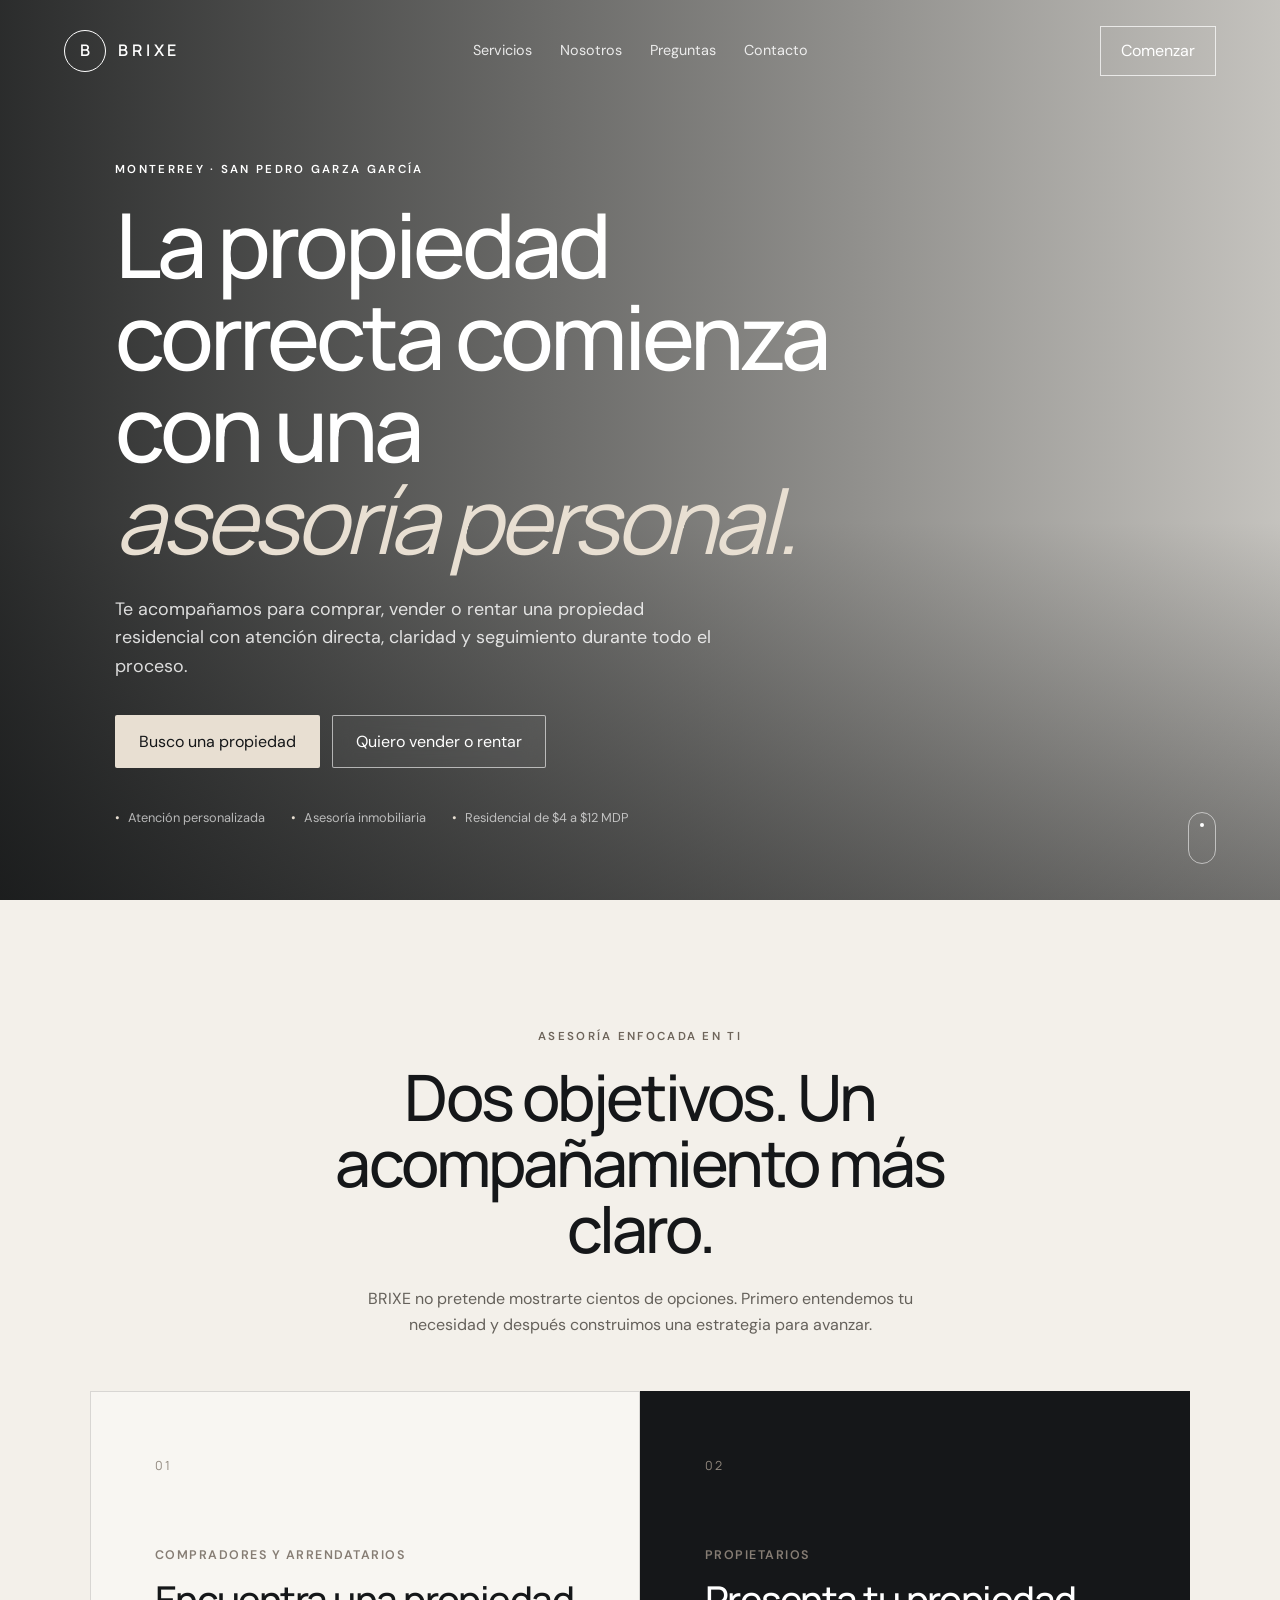
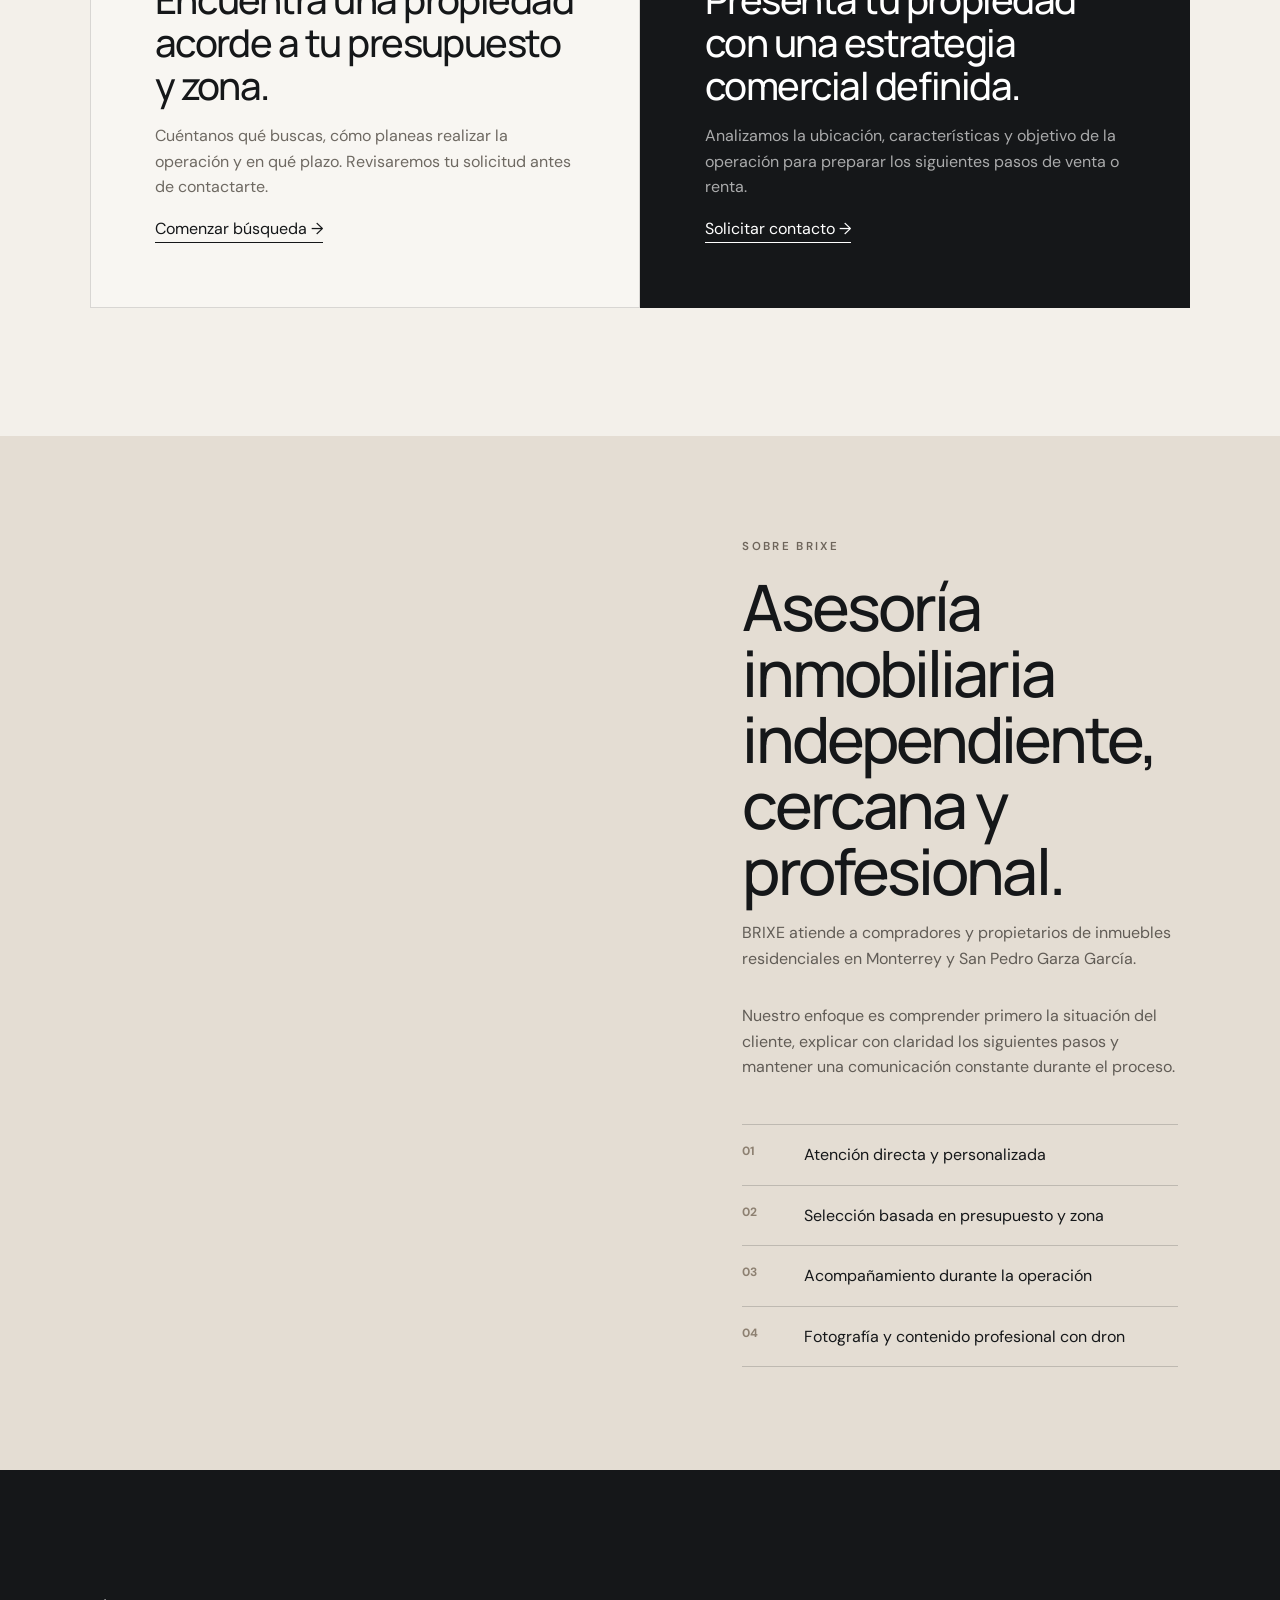
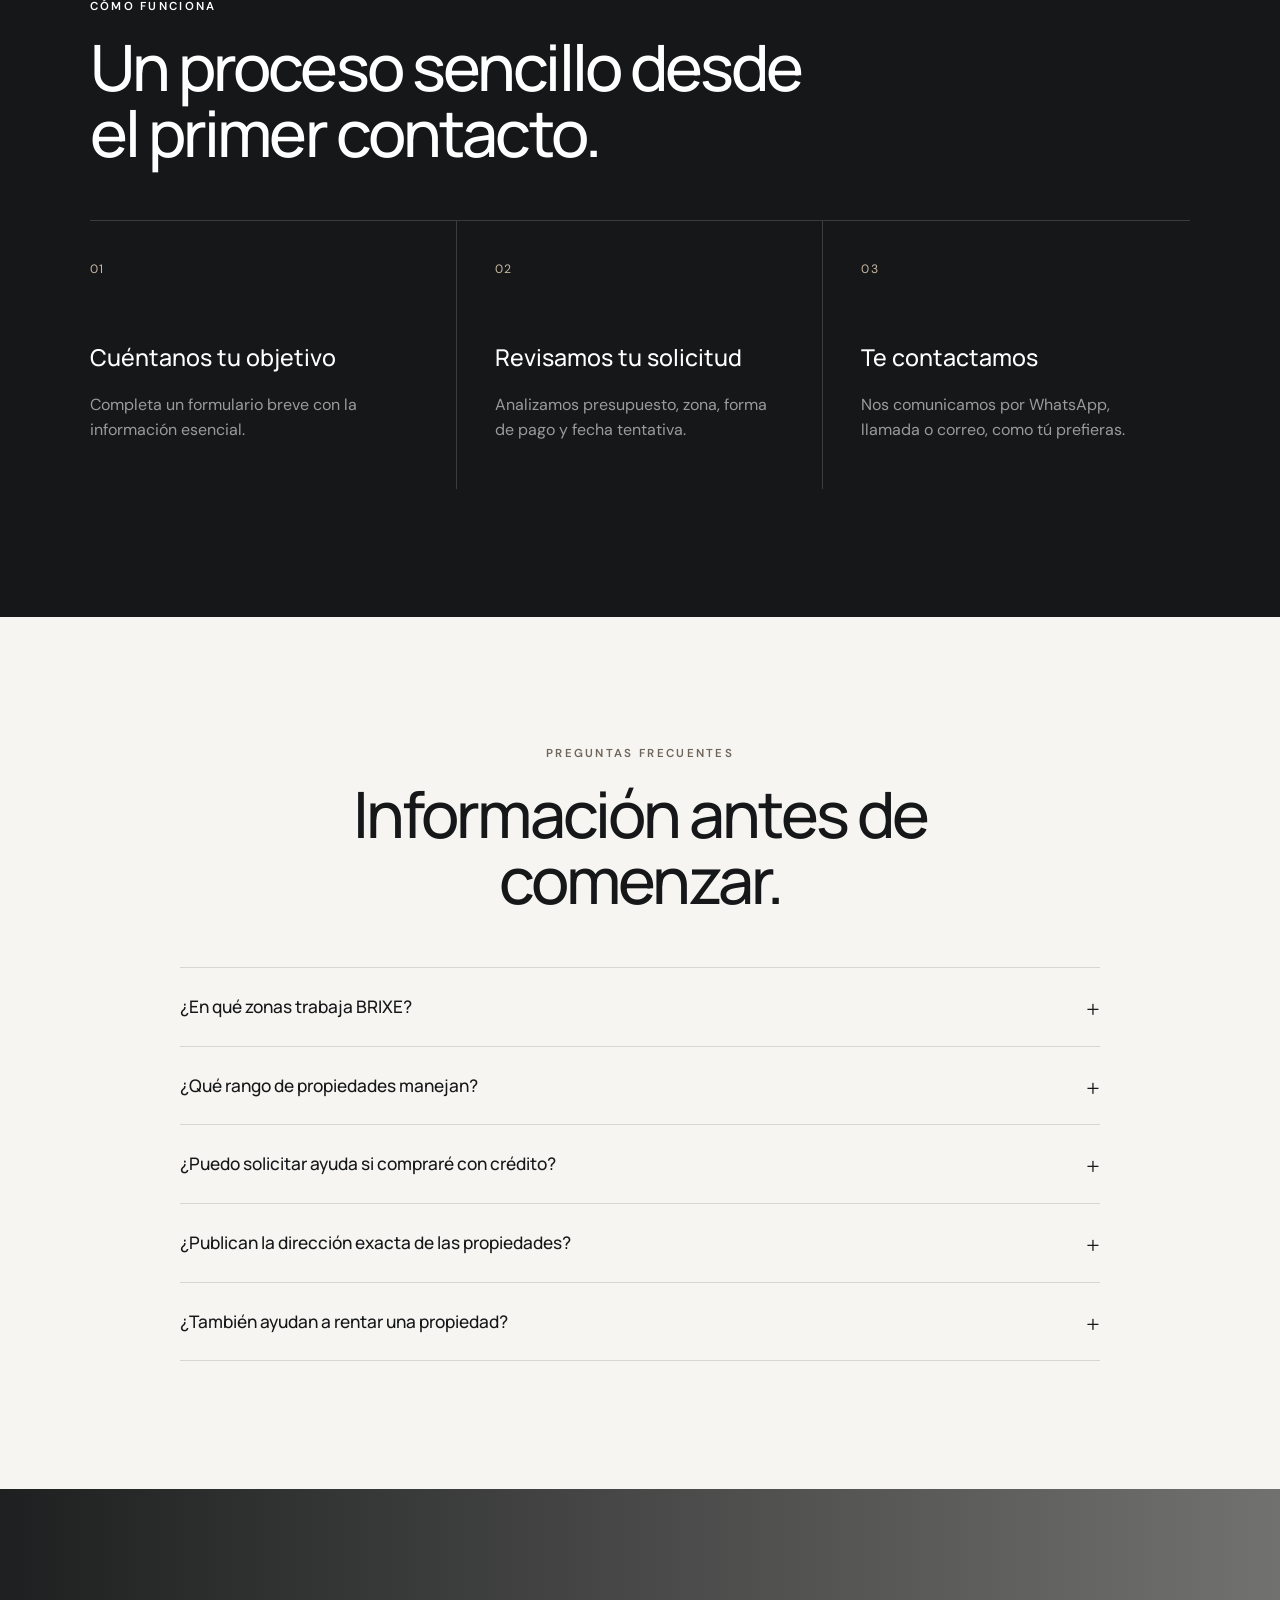
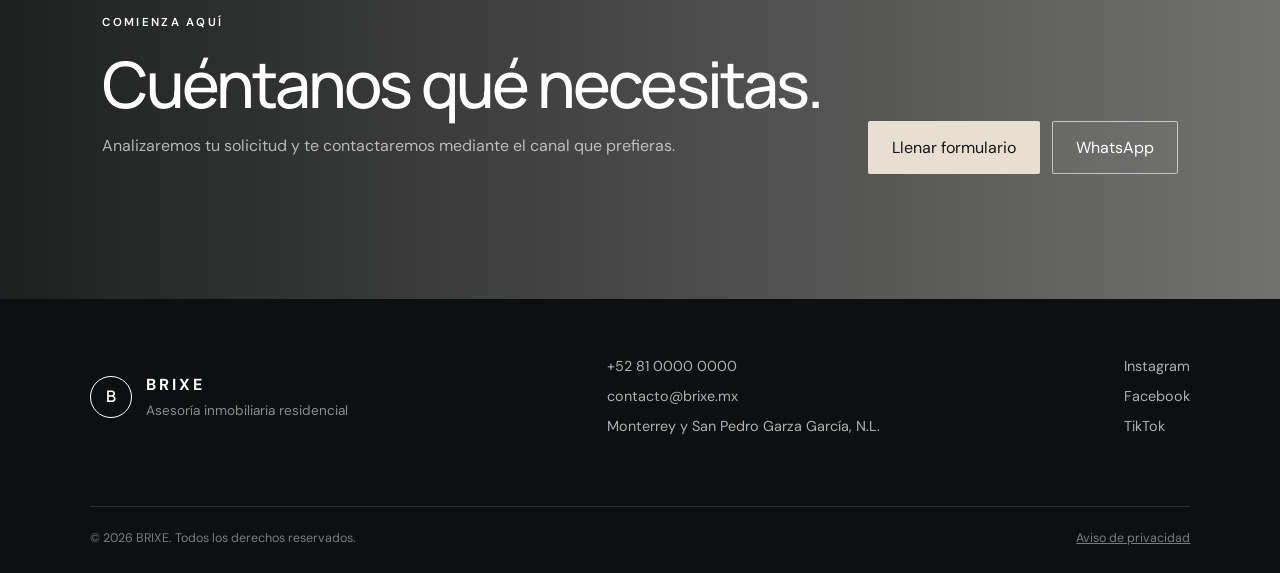
==== index.html @ f423a874 "BRIXE PAGINA WEB-PRIMERA VERSION" ====
<!DOCTYPE html>
<html lang="es-MX">
<head>
  <meta charset="UTF-8" />
  <meta name="viewport" content="width=device-width, initial-scale=1.0" />
  <meta name="description" content="BRIXE ofrece asesoría inmobiliaria personalizada para comprar, vender o rentar propiedades residenciales en Monterrey y San Pedro Garza García." />
  <meta name="robots" content="index, follow" />

  <meta property="og:title" content="BRIXE | Asesoría inmobiliaria en Monterrey y San Pedro" />
  <meta property="og:description" content="Atención personalizada para compradores y propietarios de inmuebles residenciales." />
  <meta property="og:type" content="website" />
  <meta property="og:locale" content="es_MX" />

  <title>BRIXE | Asesoría inmobiliaria personalizada</title>

  <link rel="preconnect" href="https://images.unsplash.com" />
  <link rel="stylesheet" href="assets/styles.css" />
  <script defer src="assets/app.js"></script>
</head>

<body>
  <a class="skip-link" href="#contenido">Saltar al contenido</a>

  <header class="site-header" id="inicio">
    <a class="brand" href="#inicio" aria-label="BRIXE, inicio">
      <span class="brand-mark" aria-hidden="true">B</span>
      <span class="brand-name">BRIXE</span>
    </a>

    <nav class="desktop-nav" aria-label="Navegación principal">
      <a href="#servicios">Servicios</a>
      <a href="#nosotros">Nosotros</a>
      <a href="#preguntas">Preguntas</a>
      <a href="#contacto">Contacto</a>
    </nav>

    <button class="header-cta" type="button" data-open-form="chooser">
      Comenzar
    </button>
  </header>

  <main id="contenido">
    <section class="hero">
      <div class="hero-overlay"></div>
      <div class="hero-content">
        <p class="eyebrow">Monterrey · San Pedro Garza García</p>
        <h1>
          La propiedad correcta comienza con una
          <span>asesoría personal.</span>
        </h1>
        <p class="hero-copy">
          Te acompañamos para comprar, vender o rentar una propiedad
          residencial con atención directa, claridad y seguimiento durante
          todo el proceso.
        </p>

        <div class="hero-actions">
          <button class="button button-primary" type="button" data-open-form="buyer">
            Busco una propiedad
          </button>
          <button class="button button-secondary" type="button" data-open-form="seller">
            Quiero vender o rentar
          </button>
        </div>

        <div class="hero-trust" aria-label="Características del servicio">
          <span>Atención personalizada</span>
          <span>Asesoría inmobiliaria</span>
          <span>Residencial de $4 a $12 MDP</span>
        </div>
      </div>

      <a class="scroll-indicator" href="#servicios" aria-label="Ver servicios">
        <span></span>
      </a>
    </section>

    <section class="section section-light" id="servicios">
      <div class="section-heading">
        <p class="eyebrow dark">Asesoría enfocada en ti</p>
        <h2>Dos objetivos. Un acompañamiento más claro.</h2>
        <p>
          BRIXE no pretende mostrarte cientos de opciones. Primero entendemos
          tu necesidad y después construimos una estrategia para avanzar.
        </p>
      </div>

      <div class="service-grid">
        <article class="service-card">
          <div class="service-number">01</div>
          <p class="card-kicker">Compradores y arrendatarios</p>
          <h3>Encuentra una propiedad acorde a tu presupuesto y zona.</h3>
          <p>
            Cuéntanos qué buscas, cómo planeas realizar la operación y en qué
            plazo. Revisaremos tu solicitud antes de contactarte.
          </p>
          <button class="text-link" type="button" data-open-form="buyer">
            Comenzar búsqueda <span aria-hidden="true">→</span>
          </button>
        </article>

        <article class="service-card dark-card">
          <div class="service-number">02</div>
          <p class="card-kicker">Propietarios</p>
          <h3>Presenta tu propiedad con una estrategia comercial definida.</h3>
          <p>
            Analizamos la ubicación, características y objetivo de la
            operación para preparar los siguientes pasos de venta o renta.
          </p>
          <button class="text-link light-link" type="button" data-open-form="seller">
            Solicitar contacto <span aria-hidden="true">→</span>
          </button>
        </article>
      </div>
    </section>

    <section class="section editorial-section" id="nosotros">
      <div class="editorial-image" role="img" aria-label="Residencia moderna de lujo"></div>

      <div class="editorial-content">
        <p class="eyebrow dark">Sobre BRIXE</p>
        <h2>Asesoría inmobiliaria independiente, cercana y profesional.</h2>
        <p>
          BRIXE atiende a compradores y propietarios de inmuebles
          residenciales en Monterrey y San Pedro Garza García.
        </p>
        <p>
          Nuestro enfoque es comprender primero la situación del cliente,
          explicar con claridad los siguientes pasos y mantener una
          comunicación constante durante el proceso.
        </p>

        <div class="feature-list">
          <div>
            <strong>01</strong>
            <span>Atención directa y personalizada</span>
          </div>
          <div>
            <strong>02</strong>
            <span>Selección basada en presupuesto y zona</span>
          </div>
          <div>
            <strong>03</strong>
            <span>Acompañamiento durante la operación</span>
          </div>
          <div>
            <strong>04</strong>
            <span>Fotografía y contenido profesional con dron</span>
          </div>
        </div>
      </div>
    </section>

    <section class="section process-section">
      <div class="section-heading left-heading">
        <p class="eyebrow">Cómo funciona</p>
        <h2>Un proceso sencillo desde el primer contacto.</h2>
      </div>

      <div class="process-grid">
        <article>
          <span>01</span>
          <h3>Cuéntanos tu objetivo</h3>
          <p>Completa un formulario breve con la información esencial.</p>
        </article>

        <article>
          <span>02</span>
          <h3>Revisamos tu solicitud</h3>
          <p>Analizamos presupuesto, zona, forma de pago y fecha tentativa.</p>
        </article>

        <article>
          <span>03</span>
          <h3>Te contactamos</h3>
          <p>Nos comunicamos por WhatsApp, llamada o correo, como tú prefieras.</p>
        </article>
      </div>
    </section>

    <section class="section faq-section" id="preguntas">
      <div class="section-heading">
        <p class="eyebrow dark">Preguntas frecuentes</p>
        <h2>Información antes de comenzar.</h2>
      </div>

      <div class="faq-list">
        <details>
          <summary>¿En qué zonas trabaja BRIXE?</summary>
          <p>
            Principalmente en Monterrey y San Pedro Garza García, con enfoque
            en propiedades residenciales.
          </p>
        </details>

        <details>
          <summary>¿Qué rango de propiedades manejan?</summary>
          <p>
            El enfoque inicial se encuentra entre $4 y $12 millones de pesos,
            aunque cada solicitud se revisa de manera individual.
          </p>
        </details>

        <details>
          <summary>¿Puedo solicitar ayuda si compraré con crédito?</summary>
          <p>
            Sí. En el formulario puedes indicar si utilizarás crédito,
            recursos propios o una combinación de ambos.
          </p>
        </details>

        <details>
          <summary>¿Publican la dirección exacta de las propiedades?</summary>
          <p>
            No. Por seguridad y privacidad se comparte primero la zona o
            colonia. La ubicación precisa se proporciona durante el proceso
            con prospectos calificados.
          </p>
        </details>

        <details>
          <summary>¿También ayudan a rentar una propiedad?</summary>
          <p>
            Sí. BRIXE atiende operaciones residenciales de venta y renta, tanto
            para quienes buscan una propiedad como para propietarios.
          </p>
        </details>
      </div>
    </section>

    <section class="contact-section" id="contacto">
      <div>
        <p class="eyebrow">Comienza aquí</p>
        <h2>Cuéntanos qué necesitas.</h2>
        <p>
          Analizaremos tu solicitud y te contactaremos mediante el canal que
          prefieras.
        </p>
      </div>

      <div class="contact-actions">
        <button class="button button-primary" type="button" data-open-form="chooser">
          Llenar formulario
        </button>

        <!-- Reemplaza el número por el WhatsApp real en formato internacional, sin espacios -->
        <a class="button button-outline" href="https://wa.me/528100000000" target="_blank" rel="noopener">
          WhatsApp
        </a>
      </div>
    </section>
  </main>

  <footer class="site-footer">
    <div class="footer-brand">
      <span class="brand-mark footer-mark" aria-hidden="true">B</span>
      <div>
        <strong>BRIXE</strong>
        <p>Asesoría inmobiliaria residencial</p>
      </div>
    </div>

    <div class="footer-contact">
      <!-- REEMPLAZAR ESTOS DATOS -->
      <a href="tel:+528100000000">+52 81 0000 0000</a>
      <a href="mailto:contacto@brixe.mx">contacto@brixe.mx</a>
      <span>Monterrey y San Pedro Garza García, N.L.</span>
    </div>

    <div class="footer-social">
      <!-- REEMPLAZAR # POR LOS ENLACES REALES -->
      <a href="#" aria-label="Instagram">Instagram</a>
      <a href="#" aria-label="Facebook">Facebook</a>
      <a href="#" aria-label="TikTok">TikTok</a>
    </div>

    <div class="footer-bottom">
      <span>© <span id="currentYear"></span> BRIXE. Todos los derechos reservados.</span>
      <a href="aviso-de-privacidad.html">Aviso de privacidad</a>
    </div>
  </footer>

  <!-- Modal de selección -->
  <dialog class="lead-dialog" id="chooserDialog">
    <button class="dialog-close" type="button" data-close-dialog aria-label="Cerrar formulario">×</button>
    <div class="dialog-intro">
      <p class="eyebrow dark">Comenzar</p>
      <h2>¿Qué necesitas?</h2>
      <p>Selecciona una opción para mostrarte el formulario correspondiente.</p>
    </div>

    <div class="chooser-grid">
      <button type="button" data-switch-form="buyer">
        <span>01</span>
        <strong>Comprar o rentar</strong>
        <small>Busco una propiedad residencial.</small>
      </button>

      <button type="button" data-switch-form="seller">
        <span>02</span>
        <strong>Vender o rentar</strong>
        <small>Soy propietario de un inmueble.</small>
      </button>
    </div>
  </dialog>

  <!-- Formulario compradores -->
  <dialog class="lead-dialog form-dialog" id="buyerDialog">
    <button class="dialog-close" type="button" data-close-dialog aria-label="Cerrar formulario">×</button>

    <div class="form-layout">
      <div class="form-sidebar">
        <p class="eyebrow">Solicitud inmobiliaria</p>
        <h2>Busco una propiedad</h2>
        <p>
          Completa los datos esenciales. Revisaremos tu solicitud antes de
          contactarte.
        </p>
        <div class="form-progress">
          <span class="progress-bar"><i data-progress="buyer"></i></span>
          <small><span data-step-label="buyer">Paso 1 de 3</span></small>
        </div>
      </div>

      <form
        class="multi-step-form"
        name="solicitud-comprador"
        method="POST"
        action="/gracias.html"
        data-netlify="true"
        netlify-honeypot="bot-field"
        data-form-type="buyer"
      >
        <input type="hidden" name="form-name" value="solicitud-comprador" />
        <p class="hidden-field">
          <label>No llenar: <input name="bot-field" /></label>
        </p>

        <section class="form-step active" data-step="1">
          <p class="form-step-title">¿Qué tipo de operación buscas?</p>

          <div class="option-grid">
            <label class="choice-card">
              <input type="radio" name="operacion" value="Comprar" required />
              <span>Comprar</span>
            </label>

            <label class="choice-card">
              <input type="radio" name="operacion" value="Rentar" required />
              <span>Rentar</span>
            </label>
          </div>

          <label class="field">
            <span>Tipo de propiedad</span>
            <select name="tipo_propiedad" required>
              <option value="">Selecciona una opción</option>
              <option>Casa</option>
              <option>Departamento</option>
              <option>Terreno residencial</option>
              <option>Indistinto</option>
            </select>
          </label>

          <label class="field">
            <span>Zona o colonia de interés</span>
            <input
              type="text"
              name="zona"
              placeholder="Ej. San Pedro, Valle Oriente, Carretera Nacional"
              required
            />
          </label>
        </section>

        <section class="form-step" data-step="2">
          <label class="field">
            <span>Rango de presupuesto</span>
            <select name="presupuesto" required>
              <option value="">Selecciona un rango</option>
              <option>$4 a $6 millones</option>
              <option>$6 a $8 millones</option>
              <option>$8 a $10 millones</option>
              <option>$10 a $12 millones</option>
              <option>Más de $12 millones</option>
              <option>Otro rango</option>
            </select>
          </label>

          <fieldset class="field-group">
            <legend>¿Cómo realizarías la operación?</legend>
            <div class="option-grid three">
              <label class="choice-card compact">
                <input type="radio" name="forma_pago" value="Recursos propios" required />
                <span>Recursos propios</span>
              </label>

              <label class="choice-card compact">
                <input type="radio" name="forma_pago" value="Crédito" required />
                <span>Crédito</span>
              </label>

              <label class="choice-card compact">
                <input type="radio" name="forma_pago" value="Combinación" required />
                <span>Combinación</span>
              </label>
            </div>
          </fieldset>

          <label class="field">
            <span>Fecha tentativa</span>
            <select name="fecha_tentativa" required>
              <option value="">Selecciona una opción</option>
              <option>Lo antes posible</option>
              <option>En 1 a 3 meses</option>
              <option>En 3 a 6 meses</option>
              <option>En más de 6 meses</option>
              <option>Solo estoy explorando</option>
            </select>
          </label>
        </section>

        <section class="form-step" data-step="3">
          <div class="two-column">
            <label class="field">
              <span>Nombre completo</span>
              <input type="text" name="nombre" autocomplete="name" required />
            </label>

            <label class="field">
              <span>Teléfono</span>
              <input
                type="tel"
                name="telefono"
                autocomplete="tel"
                placeholder="81 0000 0000"
                required
              />
            </label>
          </div>

          <label class="field">
            <span>Correo electrónico</span>
            <input type="email" name="correo" autocomplete="email" required />
          </label>

          <fieldset class="field-group">
            <legend>Método de contacto preferido</legend>
            <div class="option-grid three">
              <label class="choice-card compact">
                <input type="radio" name="contacto_preferido" value="WhatsApp" required />
                <span>WhatsApp</span>
              </label>

              <label class="choice-card compact">
                <input type="radio" name="contacto_preferido" value="Llamada" required />
                <span>Llamada</span>
              </label>

              <label class="choice-card compact">
                <input type="radio" name="contacto_preferido" value="Correo" required />
                <span>Correo</span>
              </label>
            </div>
          </fieldset>

          <label class="consent">
            <input type="checkbox" name="consentimiento" required />
            <span>
              Acepto que BRIXE utilice mis datos para atender esta solicitud,
              conforme al <a href="aviso-de-privacidad.html" target="_blank">aviso de privacidad</a>.
            </span>
          </label>
        </section>

        <div class="form-navigation">
          <button class="button button-back" type="button" data-prev>Anterior</button>
          <button class="button button-dark" type="button" data-next>Siguiente</button>
          <button class="button button-dark submit-button" type="submit">
            Enviar solicitud
          </button>
        </div>
      </form>
    </div>
  </dialog>

  <!-- Formulario propietarios -->
  <dialog class="lead-dialog form-dialog" id="sellerDialog">
    <button class="dialog-close" type="button" data-close-dialog aria-label="Cerrar formulario">×</button>

    <div class="form-layout">
      <div class="form-sidebar seller-sidebar">
        <p class="eyebrow">Solicitud de propietario</p>
        <h2>Quiero comercializar mi propiedad</h2>
        <p>
          Comparte la información inicial. La dirección exacta no es necesaria
          en este formulario.
        </p>
        <div class="form-progress">
          <span class="progress-bar"><i data-progress="seller"></i></span>
          <small><span data-step-label="seller">Paso 1 de 3</span></small>
        </div>
      </div>

      <form
        class="multi-step-form"
        name="solicitud-propietario"
        method="POST"
        action="/gracias.html"
        data-netlify="true"
        netlify-honeypot="bot-field"
        data-form-type="seller"
      >
        <input type="hidden" name="form-name" value="solicitud-propietario" />
        <p class="hidden-field">
          <label>No llenar: <input name="bot-field" /></label>
        </p>

        <section class="form-step active" data-step="1">
          <p class="form-step-title">¿Qué deseas hacer con tu propiedad?</p>

          <div class="option-grid">
            <label class="choice-card">
              <input type="radio" name="operacion" value="Vender" required />
              <span>Vender</span>
            </label>

            <label class="choice-card">
              <input type="radio" name="operacion" value="Rentar" required />
              <span>Rentar</span>
            </label>
          </div>

          <label class="field">
            <span>Tipo de propiedad</span>
            <select name="tipo_propiedad" required>
              <option value="">Selecciona una opción</option>
              <option>Casa</option>
              <option>Departamento</option>
              <option>Terreno residencial</option>
            </select>
          </label>

          <label class="field">
            <span>Zona o colonia</span>
            <input
              type="text"
              name="zona"
              placeholder="No escribas la dirección exacta"
              required
            />
          </label>
        </section>

        <section class="form-step" data-step="2">
          <label class="field">
            <span>Precio estimado o deseado</span>
            <select name="precio_estimado" required>
              <option value="">Selecciona un rango</option>
              <option>$4 a $6 millones</option>
              <option>$6 a $8 millones</option>
              <option>$8 a $10 millones</option>
              <option>$10 a $12 millones</option>
              <option>Más de $12 millones</option>
              <option>No lo tengo definido</option>
            </select>
          </label>

          <label class="field">
            <span>Situación actual de la propiedad</span>
            <select name="situacion_propiedad" required>
              <option value="">Selecciona una opción</option>
              <option>Desocupada</option>
              <option>Habitada por el propietario</option>
              <option>Rentada actualmente</option>
              <option>En proceso de desocupación</option>
              <option>Otra situación</option>
            </select>
          </label>

          <label class="field">
            <span>Fecha tentativa para iniciar</span>
            <select name="fecha_tentativa" required>
              <option value="">Selecciona una opción</option>
              <option>Lo antes posible</option>
              <option>En 1 a 3 meses</option>
              <option>En 3 a 6 meses</option>
              <option>Solo quiero orientación inicial</option>
            </select>
          </label>
        </section>

        <section class="form-step" data-step="3">
          <div class="two-column">
            <label class="field">
              <span>Nombre completo</span>
              <input type="text" name="nombre" autocomplete="name" required />
            </label>

            <label class="field">
              <span>Teléfono</span>
              <input
                type="tel"
                name="telefono"
                autocomplete="tel"
                placeholder="81 0000 0000"
                required
              />
            </label>
          </div>

          <label class="field">
            <span>Correo electrónico</span>
            <input type="email" name="correo" autocomplete="email" required />
          </label>

          <fieldset class="field-group">
            <legend>Método de contacto preferido</legend>
            <div class="option-grid three">
              <label class="choice-card compact">
                <input type="radio" name="contacto_preferido" value="WhatsApp" required />
                <span>WhatsApp</span>
              </label>

              <label class="choice-card compact">
                <input type="radio" name="contacto_preferido" value="Llamada" required />
                <span>Llamada</span>
              </label>

              <label class="choice-card compact">
                <input type="radio" name="contacto_preferido" value="Correo" required />
                <span>Correo</span>
              </label>
            </div>
          </fieldset>

          <label class="consent">
            <input type="checkbox" name="consentimiento" required />
            <span>
              Acepto que BRIXE utilice mis datos para atender esta solicitud,
              conforme al <a href="aviso-de-privacidad.html" target="_blank">aviso de privacidad</a>.
            </span>
          </label>
        </section>

        <div class="form-navigation">
          <button class="button button-back" type="button" data-prev>Anterior</button>
          <button class="button button-dark" type="button" data-next>Siguiente</button>
          <button class="button button-dark submit-button" type="submit">
            Enviar solicitud
          </button>
        </div>
      </form>
    </div>
  </dialog>
</body>
</html>
---- assets/styles.css ----
@import url("https://fonts.googleapis.com/css2?family=DM+Sans:wght@400;500;600&family=Manrope:wght@400;500;600;700&display=swap");

:root {
  --ink: #151719;
  --ink-soft: #303438;
  --paper: #f3f0ea;
  --white: #ffffff;
  --sand: #c9b9a2;
  --sand-light: #e8dfd2;
  --line: rgba(21, 23, 25, 0.14);
  --shadow: 0 28px 70px rgba(14, 17, 19, 0.18);
  --radius: 2px;
  --max-width: 1240px;
}

* {
  box-sizing: border-box;
}

html {
  scroll-behavior: smooth;
}

body {
  margin: 0;
  color: var(--ink);
  background: var(--paper);
  font-family: "DM Sans", Arial, sans-serif;
  line-height: 1.6;
}

body.dialog-open {
  overflow: hidden;
}

button,
input,
select {
  font: inherit;
}

button,
a {
  -webkit-tap-highlight-color: transparent;
}

a {
  color: inherit;
}

.skip-link {
  position: fixed;
  z-index: 999;
  top: 12px;
  left: 12px;
  transform: translateY(-150%);
  padding: 10px 14px;
  background: var(--white);
  color: var(--ink);
}

.skip-link:focus {
  transform: translateY(0);
}

.site-header {
  position: absolute;
  z-index: 20;
  top: 0;
  left: 0;
  width: 100%;
  display: grid;
  grid-template-columns: 1fr auto 1fr;
  align-items: center;
  gap: 30px;
  padding: 26px clamp(22px, 5vw, 72px);
  color: var(--white);
}

.brand {
  display: inline-flex;
  align-items: center;
  gap: 12px;
  width: fit-content;
  text-decoration: none;
}

.brand-mark {
  display: inline-grid;
  place-items: center;
  width: 42px;
  height: 42px;
  border: 1px solid currentColor;
  border-radius: 50%;
  font-family: "Manrope", sans-serif;
  font-weight: 600;
}

.brand-name {
  font-family: "Manrope", sans-serif;
  font-size: 1rem;
  font-weight: 600;
  letter-spacing: 0.24em;
}

.desktop-nav {
  display: flex;
  align-items: center;
  gap: 28px;
}

.desktop-nav a {
  position: relative;
  color: rgba(255, 255, 255, 0.86);
  font-size: 0.9rem;
  text-decoration: none;
}

.desktop-nav a::after {
  content: "";
  position: absolute;
  right: 0;
  bottom: -7px;
  left: 0;
  height: 1px;
  transform: scaleX(0);
  background: var(--white);
  transition: transform 180ms ease;
}

.desktop-nav a:hover::after,
.desktop-nav a:focus-visible::after {
  transform: scaleX(1);
}

.header-cta {
  justify-self: end;
  padding: 11px 20px;
  border: 1px solid rgba(255, 255, 255, 0.72);
  background: transparent;
  color: var(--white);
  cursor: pointer;
}

.hero {
  position: relative;
  min-height: 100svh;
  display: flex;
  align-items: center;
  overflow: hidden;
  color: var(--white);
  background:
    url("https://images.unsplash.com/photo-1600607687939-ce8a6c25118c?auto=format&fit=crop&w=2200&q=85")
    center/cover no-repeat;
}

.hero-overlay {
  position: absolute;
  inset: 0;
  background:
    linear-gradient(90deg, rgba(10, 12, 13, 0.86) 0%, rgba(10, 12, 13, 0.55) 48%, rgba(10, 12, 13, 0.2) 100%),
    linear-gradient(0deg, rgba(7, 8, 9, 0.45) 0%, transparent 42%);
}

.hero-content {
  position: relative;
  z-index: 2;
  width: min(760px, calc(100% - 44px));
  margin-left: clamp(22px, 9vw, 140px);
  padding-top: 90px;
}

.eyebrow {
  margin: 0 0 18px;
  font-size: 0.72rem;
  font-weight: 600;
  letter-spacing: 0.2em;
  text-transform: uppercase;
}

.eyebrow.dark {
  color: #6e655b;
}

.hero h1,
.section h2,
.contact-section h2,
.dialog-intro h2,
.form-sidebar h2 {
  margin: 0;
  font-family: "Manrope", sans-serif;
  font-weight: 500;
  letter-spacing: -0.045em;
  line-height: 1.03;
}

.hero h1 {
  max-width: 790px;
  font-size: clamp(3rem, 7vw, 6.7rem);
}

.hero h1 span {
  display: block;
  color: var(--sand-light);
  font-style: italic;
  font-weight: 400;
}

.hero-copy {
  max-width: 620px;
  margin: 28px 0 0;
  color: rgba(255, 255, 255, 0.83);
  font-size: clamp(1rem, 1.4vw, 1.18rem);
}

.hero-actions {
  display: flex;
  flex-wrap: wrap;
  gap: 12px;
  margin-top: 34px;
}

.button {
  min-height: 50px;
  display: inline-flex;
  align-items: center;
  justify-content: center;
  padding: 13px 23px;
  border: 1px solid transparent;
  border-radius: var(--radius);
  text-decoration: none;
  cursor: pointer;
  transition: transform 160ms ease, background 160ms ease, color 160ms ease;
}

.button:hover {
  transform: translateY(-2px);
}

.button-primary {
  background: var(--sand-light);
  color: var(--ink);
}

.button-secondary,
.button-outline {
  border-color: rgba(255, 255, 255, 0.6);
  background: rgba(255, 255, 255, 0.04);
  color: var(--white);
  backdrop-filter: blur(10px);
}

.button-dark {
  background: var(--ink);
  color: var(--white);
}

.button-back {
  border-color: var(--line);
  background: transparent;
  color: var(--ink);
}

.hero-trust {
  display: flex;
  flex-wrap: wrap;
  gap: 10px 26px;
  margin-top: 40px;
  color: rgba(255, 255, 255, 0.66);
  font-size: 0.8rem;
}

.hero-trust span::before {
  content: "•";
  margin-right: 8px;
  color: var(--sand-light);
}

.scroll-indicator {
  position: absolute;
  z-index: 2;
  right: clamp(24px, 5vw, 70px);
  bottom: 36px;
  width: 28px;
  height: 52px;
  border: 1px solid rgba(255, 255, 255, 0.55);
  border-radius: 99px;
}

.scroll-indicator span {
  position: absolute;
  top: 10px;
  left: 50%;
  width: 4px;
  height: 4px;
  transform: translateX(-50%);
  border-radius: 50%;
  background: var(--white);
  animation: scrollPulse 2s infinite;
}

@keyframes scrollPulse {
  0% { transform: translate(-50%, 0); opacity: 0; }
  30% { opacity: 1; }
  100% { transform: translate(-50%, 24px); opacity: 0; }
}

.section {
  padding: clamp(78px, 10vw, 140px) clamp(22px, 7vw, 100px);
}

.section-light {
  background: var(--paper);
}

.section-heading {
  width: min(740px, 100%);
  margin: 0 auto 54px;
  text-align: center;
}

.section-heading h2,
.contact-section h2 {
  font-size: clamp(2.3rem, 5vw, 4.7rem);
}

.section-heading > p:last-child {
  max-width: 620px;
  margin: 24px auto 0;
  color: #65615b;
}

.service-grid {
  display: grid;
  grid-template-columns: repeat(2, minmax(0, 1fr));
  max-width: var(--max-width);
  margin: 0 auto;
}

.service-card {
  min-height: 470px;
  display: flex;
  flex-direction: column;
  padding: clamp(34px, 5vw, 68px);
  border: 1px solid var(--line);
  background: #f8f6f2;
}

.dark-card {
  border-color: var(--ink);
  background: var(--ink);
  color: var(--white);
}

.service-number {
  color: #91887e;
  font-family: "Manrope", sans-serif;
  font-size: 0.78rem;
  letter-spacing: 0.16em;
}

.card-kicker {
  margin-top: 70px;
  margin-bottom: 12px;
  color: #867d74;
  font-size: 0.78rem;
  font-weight: 600;
  letter-spacing: 0.12em;
  text-transform: uppercase;
}

.service-card h3 {
  max-width: 470px;
  margin: 0;
  font-family: "Manrope", sans-serif;
  font-size: clamp(1.8rem, 3vw, 2.9rem);
  font-weight: 500;
  letter-spacing: -0.04em;
  line-height: 1.12;
}

.service-card > p:not(.card-kicker) {
  max-width: 520px;
  color: #6e6962;
}

.dark-card > p:not(.card-kicker) {
  color: rgba(255, 255, 255, 0.64);
}

.text-link {
  width: fit-content;
  margin-top: auto;
  padding: 0;
  border: 0;
  border-bottom: 1px solid currentColor;
  background: transparent;
  color: var(--ink);
  cursor: pointer;
}

.light-link {
  color: var(--white);
}

.editorial-section {
  display: grid;
  grid-template-columns: minmax(0, 1fr) minmax(0, 1fr);
  min-height: 760px;
  padding: 0;
  background: #e4ddd3;
}

.editorial-image {
  min-height: 680px;
  background:
    url("https://images.unsplash.com/photo-1600607687920-4e2a09cf159d?auto=format&fit=crop&w=1600&q=85")
    center/cover no-repeat;
}

.editorial-content {
  display: flex;
  flex-direction: column;
  justify-content: center;
  padding: clamp(55px, 8vw, 120px);
}

.editorial-content h2 {
  font-size: clamp(2.5rem, 5vw, 4.8rem);
}

.editorial-content > p:not(.eyebrow) {
  color: #615c56;
}

.feature-list {
  display: grid;
  margin-top: 28px;
  border-top: 1px solid rgba(21, 23, 25, 0.18);
}

.feature-list > div {
  display: grid;
  grid-template-columns: 44px 1fr;
  gap: 18px;
  padding: 17px 0;
  border-bottom: 1px solid rgba(21, 23, 25, 0.18);
}

.feature-list strong {
  color: #8d8071;
  font-size: 0.75rem;
}

.process-section {
  color: var(--white);
  background: var(--ink);
}

.left-heading {
  margin-left: 0;
  text-align: left;
}

.process-grid {
  display: grid;
  grid-template-columns: repeat(3, minmax(0, 1fr));
  max-width: var(--max-width);
  border-top: 1px solid rgba(255, 255, 255, 0.16);
}

.process-grid article {
  min-height: 260px;
  padding: 34px 38px 30px 0;
  border-right: 1px solid rgba(255, 255, 255, 0.16);
}

.process-grid article:not(:first-child) {
  padding-left: 38px;
}

.process-grid article:last-child {
  border-right: 0;
}

.process-grid span {
  color: var(--sand);
  font-size: 0.76rem;
  letter-spacing: 0.15em;
}

.process-grid h3 {
  margin: 58px 0 8px;
  font-family: "Manrope", sans-serif;
  font-size: 1.45rem;
  font-weight: 500;
}

.process-grid p {
  color: rgba(255, 255, 255, 0.57);
}

.faq-section {
  background: #f7f5f1;
}

.faq-list {
  max-width: 920px;
  margin: 0 auto;
  border-top: 1px solid var(--line);
}

.faq-list details {
  border-bottom: 1px solid var(--line);
}

.faq-list summary {
  position: relative;
  padding: 25px 52px 25px 0;
  font-family: "Manrope", sans-serif;
  font-size: 1.08rem;
  font-weight: 500;
  list-style: none;
  cursor: pointer;
}

.faq-list summary::-webkit-details-marker {
  display: none;
}

.faq-list summary::after {
  content: "+";
  position: absolute;
  top: 22px;
  right: 0;
  font-size: 1.5rem;
  font-weight: 300;
}

.faq-list details[open] summary::after {
  content: "−";
}

.faq-list details p {
  max-width: 740px;
  margin: 0;
  padding: 0 0 26px;
  color: #66615a;
}

.contact-section {
  display: grid;
  grid-template-columns: 1fr auto;
  align-items: end;
  gap: 40px;
  padding: clamp(70px, 10vw, 125px) clamp(22px, 8vw, 110px);
  color: var(--white);
  background:
    linear-gradient(90deg, rgba(12, 14, 15, 0.92), rgba(12, 14, 15, 0.56)),
    url("https://images.unsplash.com/photo-1600607688969-a5bfcd646154?auto=format&fit=crop&w=1900&q=85")
    center/cover no-repeat;
}

.contact-section > div:first-child {
  max-width: 720px;
}

.contact-section p:last-child {
  color: rgba(255, 255, 255, 0.65);
}

.contact-actions {
  display: flex;
  flex-wrap: wrap;
  gap: 12px;
}

.site-footer {
  display: grid;
  grid-template-columns: 1fr 1fr auto;
  gap: 50px;
  padding: 56px clamp(22px, 7vw, 100px) 24px;
  color: var(--white);
  background: #0d0f10;
}

.footer-brand {
  display: flex;
  align-items: center;
  gap: 14px;
}

.footer-brand strong {
  letter-spacing: 0.2em;
}

.footer-brand p {
  margin: 3px 0 0;
  color: rgba(255, 255, 255, 0.52);
  font-size: 0.85rem;
}

.footer-contact,
.footer-social {
  display: flex;
  flex-direction: column;
  gap: 7px;
  color: rgba(255, 255, 255, 0.67);
  font-size: 0.9rem;
}

.footer-contact a,
.footer-social a {
  width: fit-content;
  text-decoration: none;
}

.footer-contact a:hover,
.footer-social a:hover {
  color: var(--white);
}

.footer-bottom {
  grid-column: 1 / -1;
  display: flex;
  justify-content: space-between;
  gap: 20px;
  margin-top: 18px;
  padding-top: 22px;
  border-top: 1px solid rgba(255, 255, 255, 0.13);
  color: rgba(255, 255, 255, 0.45);
  font-size: 0.78rem;
}

.lead-dialog {
  width: min(760px, calc(100% - 28px));
  max-height: calc(100svh - 28px);
  padding: 0;
  border: 0;
  overflow: auto;
  background: var(--paper);
  box-shadow: var(--shadow);
}

.lead-dialog::backdrop {
  background: rgba(5, 7, 8, 0.78);
  backdrop-filter: blur(6px);
}

.dialog-close {
  position: sticky;
  z-index: 5;
  top: 16px;
  float: right;
  width: 40px;
  height: 40px;
  margin: 16px 16px 0 0;
  border: 1px solid var(--line);
  border-radius: 50%;
  background: rgba(243, 240, 234, 0.92);
  color: var(--ink);
  font-size: 1.45rem;
  cursor: pointer;
}

.dialog-intro {
  padding: 60px clamp(26px, 7vw, 74px) 32px;
}

.dialog-intro h2 {
  font-size: clamp(2.25rem, 6vw, 4rem);
}

.dialog-intro > p:last-child {
  color: #6c675f;
}

.chooser-grid {
  display: grid;
  grid-template-columns: 1fr 1fr;
  gap: 1px;
  background: var(--line);
}

.chooser-grid button {
  min-height: 250px;
  display: flex;
  flex-direction: column;
  align-items: flex-start;
  padding: 38px;
  border: 0;
  background: var(--white);
  color: var(--ink);
  text-align: left;
  cursor: pointer;
  transition: background 180ms ease, color 180ms ease;
}

.chooser-grid button:hover {
  background: var(--ink);
  color: var(--white);
}

.chooser-grid span {
  margin-bottom: auto;
  color: #8a8279;
  font-size: 0.75rem;
  letter-spacing: 0.12em;
}

.chooser-grid strong {
  font-family: "Manrope", sans-serif;
  font-size: 1.5rem;
}

.chooser-grid small {
  margin-top: 8px;
  color: #77716a;
}

.chooser-grid button:hover small {
  color: rgba(255, 255, 255, 0.6);
}

.form-dialog {
  width: min(1120px, calc(100% - 28px));
}

.form-layout {
  display: grid;
  grid-template-columns: 0.78fr 1.22fr;
  min-height: 690px;
}

.form-sidebar {
  padding: 76px 46px 42px;
  color: var(--white);
  background:
    linear-gradient(rgba(17, 19, 21, 0.74), rgba(17, 19, 21, 0.9)),
    url("https://images.unsplash.com/photo-1600607688960-e095ff83135c?auto=format&fit=crop&w=1200&q=80")
    center/cover no-repeat;
}

.seller-sidebar {
  background:
    linear-gradient(rgba(17, 19, 21, 0.74), rgba(17, 19, 21, 0.9)),
    url("https://images.unsplash.com/photo-1600566753086-00f18fb6b3ea?auto=format&fit=crop&w=1200&q=80")
    center/cover no-repeat;
}

.form-sidebar h2 {
  margin-top: 8px;
  font-size: clamp(2.3rem, 4vw, 4rem);
}

.form-sidebar > p:not(.eyebrow) {
  color: rgba(255, 255, 255, 0.68);
}

.form-progress {
  margin-top: 56px;
}

.progress-bar {
  display: block;
  height: 2px;
  margin-bottom: 12px;
  overflow: hidden;
  background: rgba(255, 255, 255, 0.24);
}

.progress-bar i {
  display: block;
  width: 33.333%;
  height: 100%;
  background: var(--sand-light);
  transition: width 220ms ease;
}

.form-progress small {
  color: rgba(255, 255, 255, 0.6);
}

.multi-step-form {
  display: flex;
  flex-direction: column;
  padding: 64px clamp(26px, 6vw, 70px) 36px;
  background: var(--white);
}

.form-step {
  display: none;
}

.form-step.active {
  display: block;
  animation: stepIn 200ms ease;
}

@keyframes stepIn {
  from { opacity: 0; transform: translateY(8px); }
  to { opacity: 1; transform: translateY(0); }
}

.form-step-title,
.field-group legend {
  margin: 0 0 18px;
  padding: 0;
  font-family: "Manrope", sans-serif;
  font-size: 1.16rem;
  font-weight: 600;
}

.option-grid {
  display: grid;
  grid-template-columns: repeat(2, minmax(0, 1fr));
  gap: 10px;
  margin-bottom: 26px;
}

.option-grid.three {
  grid-template-columns: repeat(3, minmax(0, 1fr));
}

.choice-card {
  position: relative;
  min-height: 76px;
  display: grid;
  place-items: center;
  border: 1px solid var(--line);
  background: #fbfaf8;
  cursor: pointer;
}

.choice-card.compact {
  min-height: 62px;
  padding: 8px;
  text-align: center;
}

.choice-card input {
  position: absolute;
  opacity: 0;
  pointer-events: none;
}

.choice-card:has(input:checked) {
  border-color: var(--ink);
  background: var(--ink);
  color: var(--white);
}

.field {
  display: grid;
  gap: 8px;
  margin-bottom: 20px;
}

.field span,
.field-group legend {
  font-size: 0.86rem;
  font-weight: 600;
}

.field input,
.field select {
  width: 100%;
  min-height: 50px;
  padding: 12px 14px;
  border: 1px solid var(--line);
  border-radius: 0;
  outline: none;
  background: #fbfaf8;
  color: var(--ink);
}

.field input:focus,
.field select:focus {
  border-color: var(--ink);
  box-shadow: 0 0 0 2px rgba(21, 23, 25, 0.08);
}

.field-group {
  margin: 0 0 20px;
  padding: 0;
  border: 0;
}

.two-column {
  display: grid;
  grid-template-columns: 1fr 1fr;
  gap: 14px;
}

.consent {
  display: grid;
  grid-template-columns: auto 1fr;
  gap: 10px;
  align-items: start;
  color: #6b665f;
  font-size: 0.78rem;
}

.consent input {
  margin-top: 4px;
}

.form-navigation {
  display: flex;
  justify-content: flex-end;
  gap: 10px;
  margin-top: auto;
  padding-top: 26px;
}

.form-navigation [data-prev] {
  display: none;
  margin-right: auto;
}

.submit-button {
  display: none;
}

.hidden-field {
  display: none !important;
}

.simple-page {
  min-height: 100svh;
  padding: 80px 22px;
  color: var(--ink);
  background: var(--paper);
}

.simple-page article {
  max-width: 860px;
  margin: 0 auto;
  padding: clamp(28px, 6vw, 72px);
  background: var(--white);
  box-shadow: 0 20px 70px rgba(20, 20, 20, 0.08);
}

.simple-page h1 {
  font-family: "Manrope", sans-serif;
  font-size: clamp(2.5rem, 6vw, 4.8rem);
  font-weight: 500;
  letter-spacing: -0.045em;
}

.simple-page h2 {
  margin-top: 34px;
  font-family: "Manrope", sans-serif;
  font-size: 1.45rem;
}

.simple-page p,
.simple-page li {
  color: #5e5a54;
}

.simple-page .button {
  margin-top: 22px;
}

@media (max-width: 900px) {
  .site-header {
    grid-template-columns: 1fr auto;
  }

  .desktop-nav {
    display: none;
  }

  .service-grid,
  .editorial-section,
  .form-layout {
    grid-template-columns: 1fr;
  }

  .editorial-image {
    min-height: 480px;
  }

  .process-grid {
    grid-template-columns: 1fr;
  }

  .process-grid article {
    min-height: 210px;
    padding: 32px 0;
    border-right: 0;
    border-bottom: 1px solid rgba(255, 255, 255, 0.16);
  }

  .process-grid article:not(:first-child) {
    padding-left: 0;
  }

  .contact-section {
    grid-template-columns: 1fr;
  }

  .site-footer {
    grid-template-columns: 1fr 1fr;
  }

  .footer-social {
    grid-column: 1 / -1;
    flex-direction: row;
    gap: 20px;
  }

  .form-sidebar {
    min-height: 330px;
    padding: 64px 34px 38px;
  }

  .multi-step-form {
    min-height: 610px;
  }
}

@media (max-width: 620px) {
  .site-header {
    padding: 20px 18px;
  }

  .brand-mark {
    width: 37px;
    height: 37px;
  }

  .header-cta {
    padding: 9px 14px;
  }

  .hero {
    background-position: 62% center;
  }

  .hero-content {
    width: calc(100% - 36px);
    margin-left: 18px;
    padding-top: 116px;
  }

  .hero h1 {
    font-size: clamp(2.75rem, 14vw, 4.6rem);
  }

  .hero-actions {
    display: grid;
  }

  .button {
    width: 100%;
  }

  .scroll-indicator {
    display: none;
  }

  .service-card {
    min-height: 430px;
  }

  .editorial-image {
    min-height: 390px;
  }

  .process-grid h3 {
    margin-top: 32px;
  }

  .contact-actions {
    display: grid;
  }

  .site-footer {
    grid-template-columns: 1fr;
  }

  .footer-social,
  .footer-bottom {
    grid-column: auto;
  }

  .footer-bottom {
    flex-direction: column;
  }

  .chooser-grid {
    grid-template-columns: 1fr;
  }

  .chooser-grid button {
    min-height: 190px;
  }

  .form-dialog {
    width: 100%;
    max-height: 100svh;
    margin: 0;
  }

  .form-sidebar {
    min-height: 290px;
    padding: 58px 24px 32px;
  }

  .multi-step-form {
    min-height: 620px;
    padding: 38px 20px 24px;
  }

  .option-grid.three,
  .two-column {
    grid-template-columns: 1fr;
  }

  .form-navigation {
    flex-wrap: wrap;
  }

  .form-navigation .button {
    width: auto;
    flex: 1;
  }
}
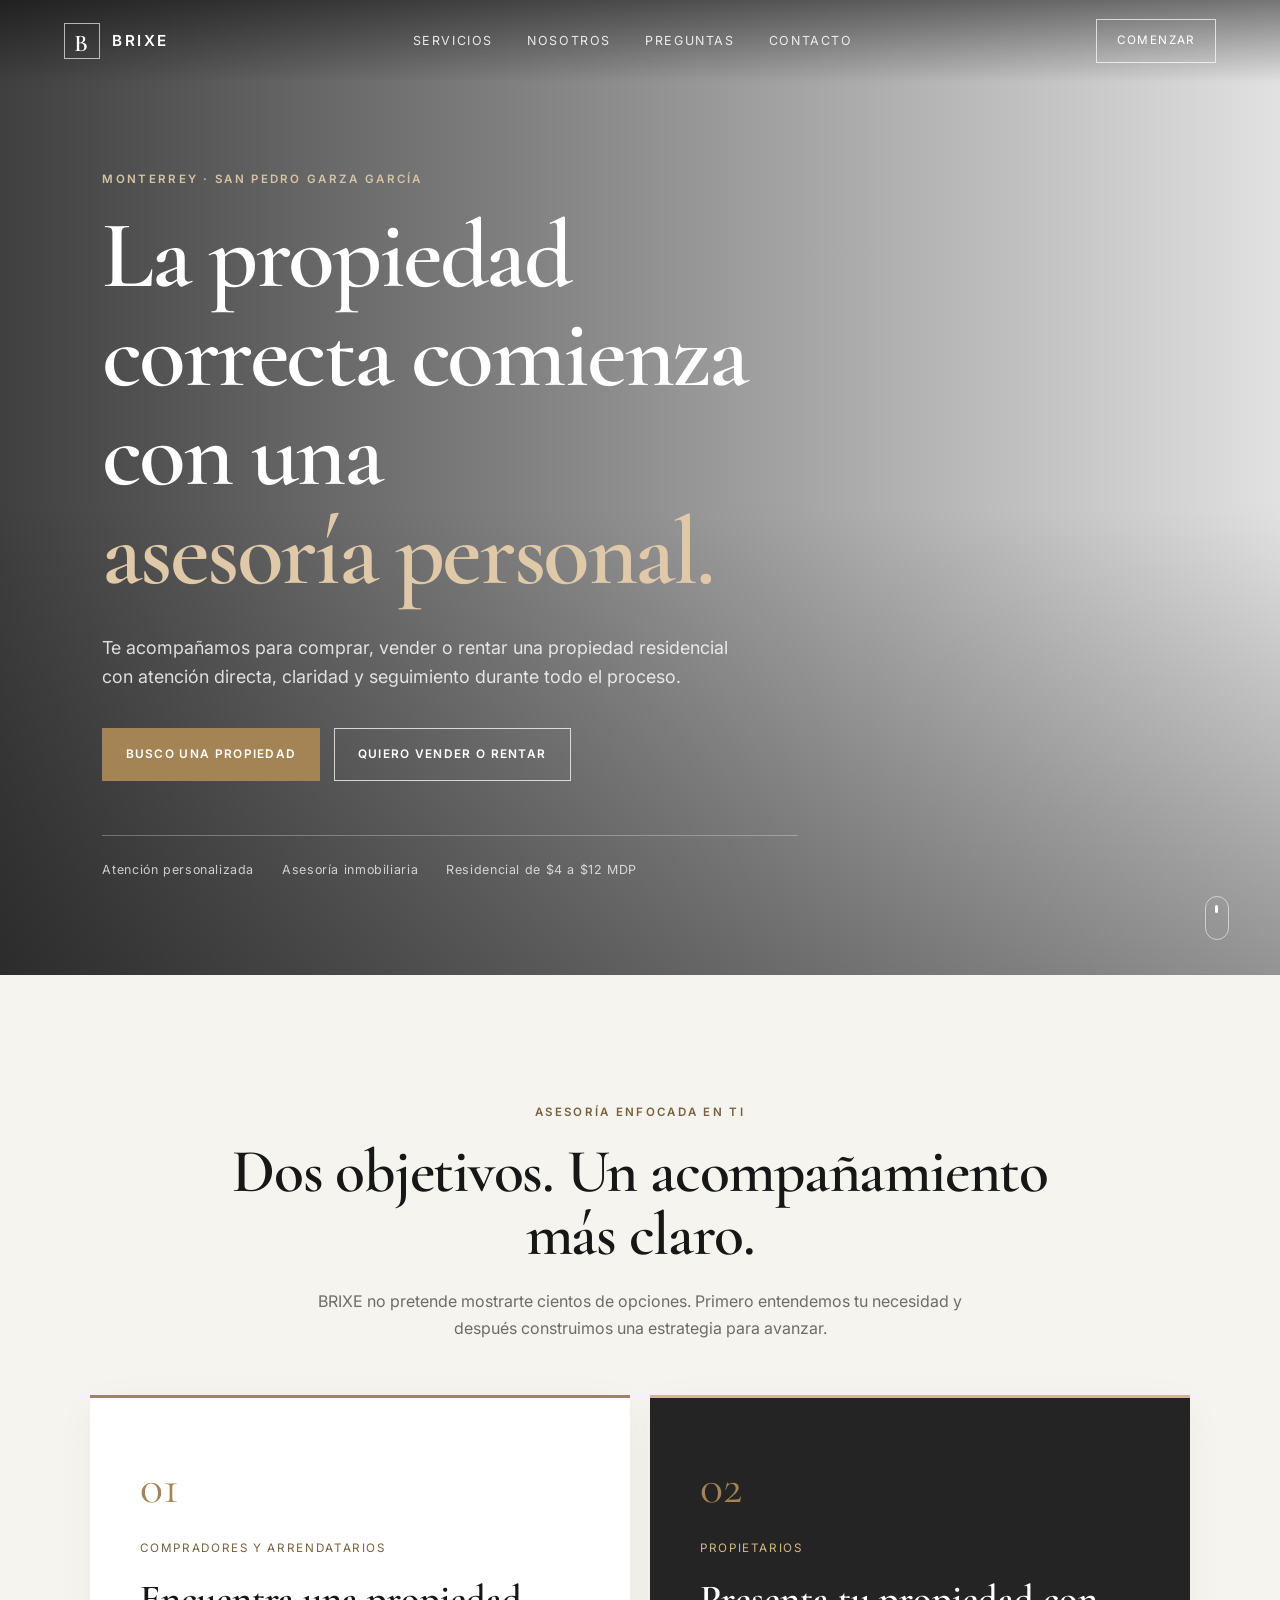
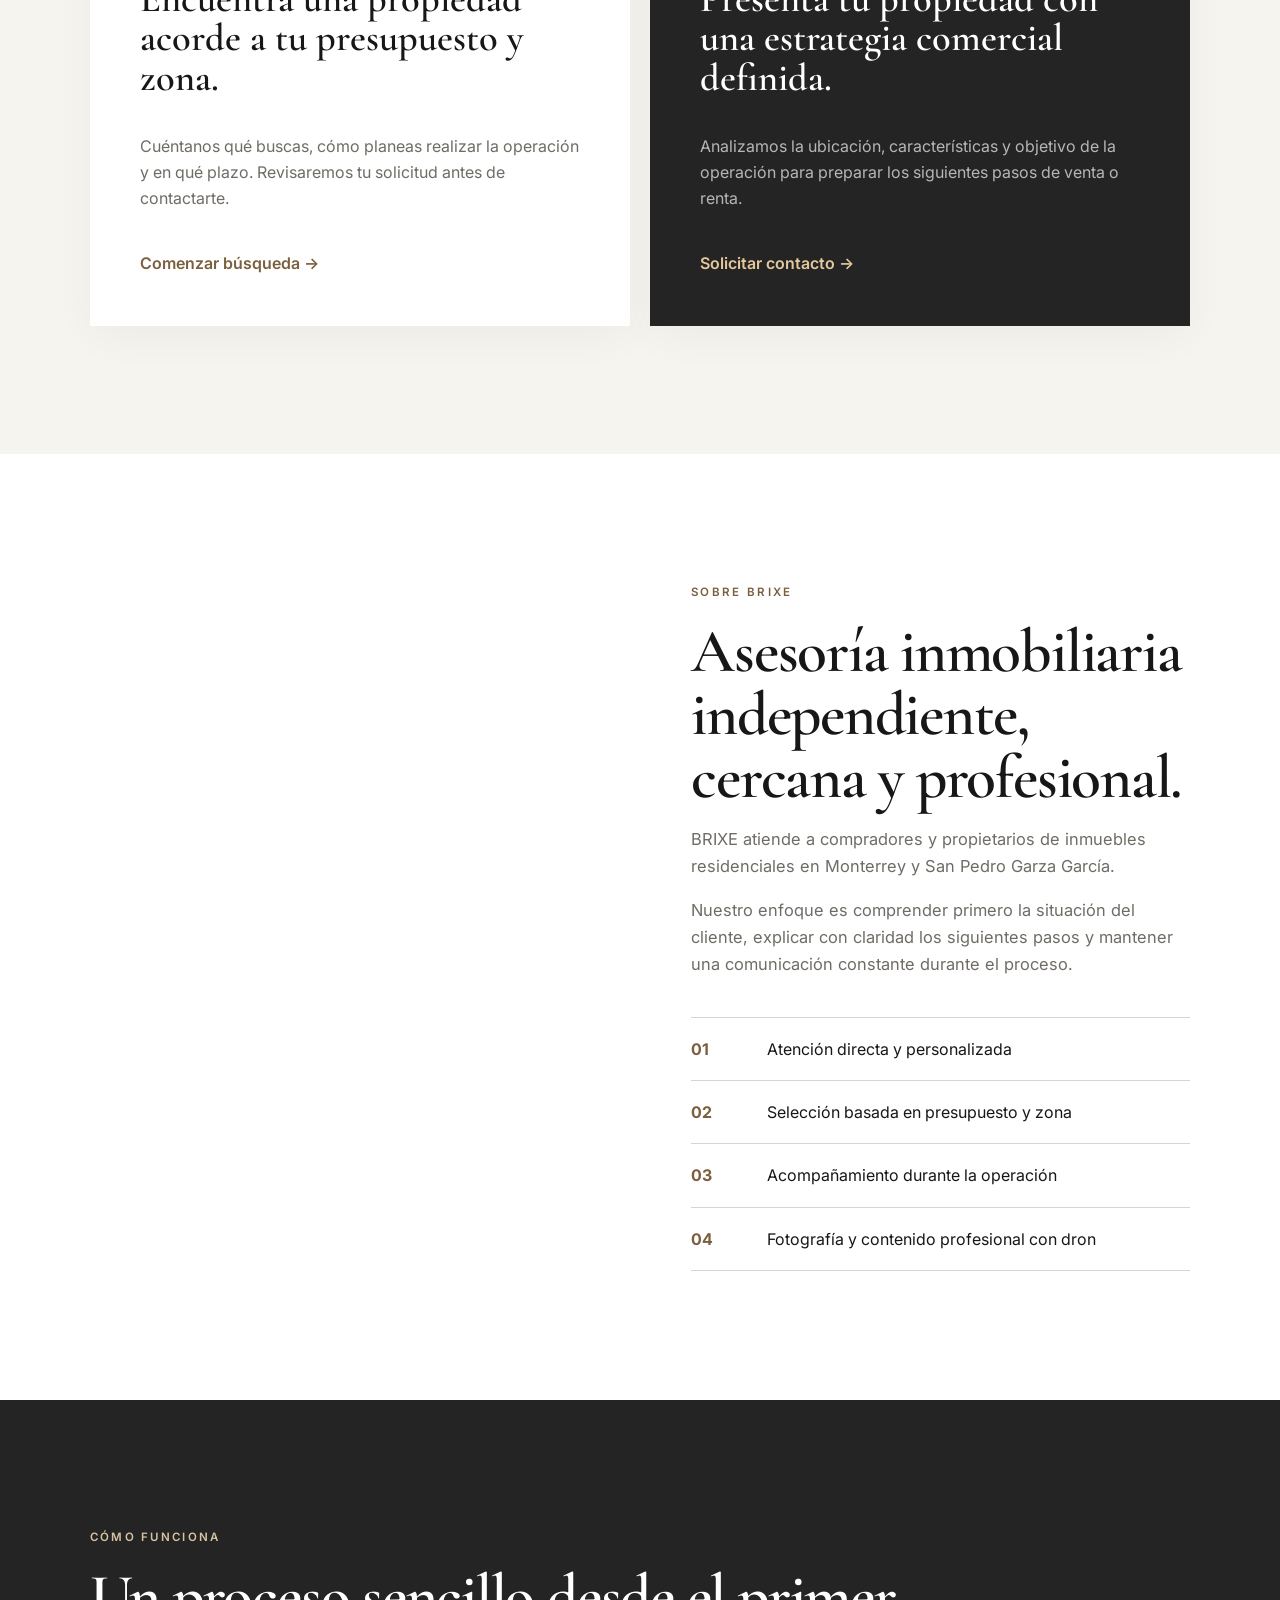
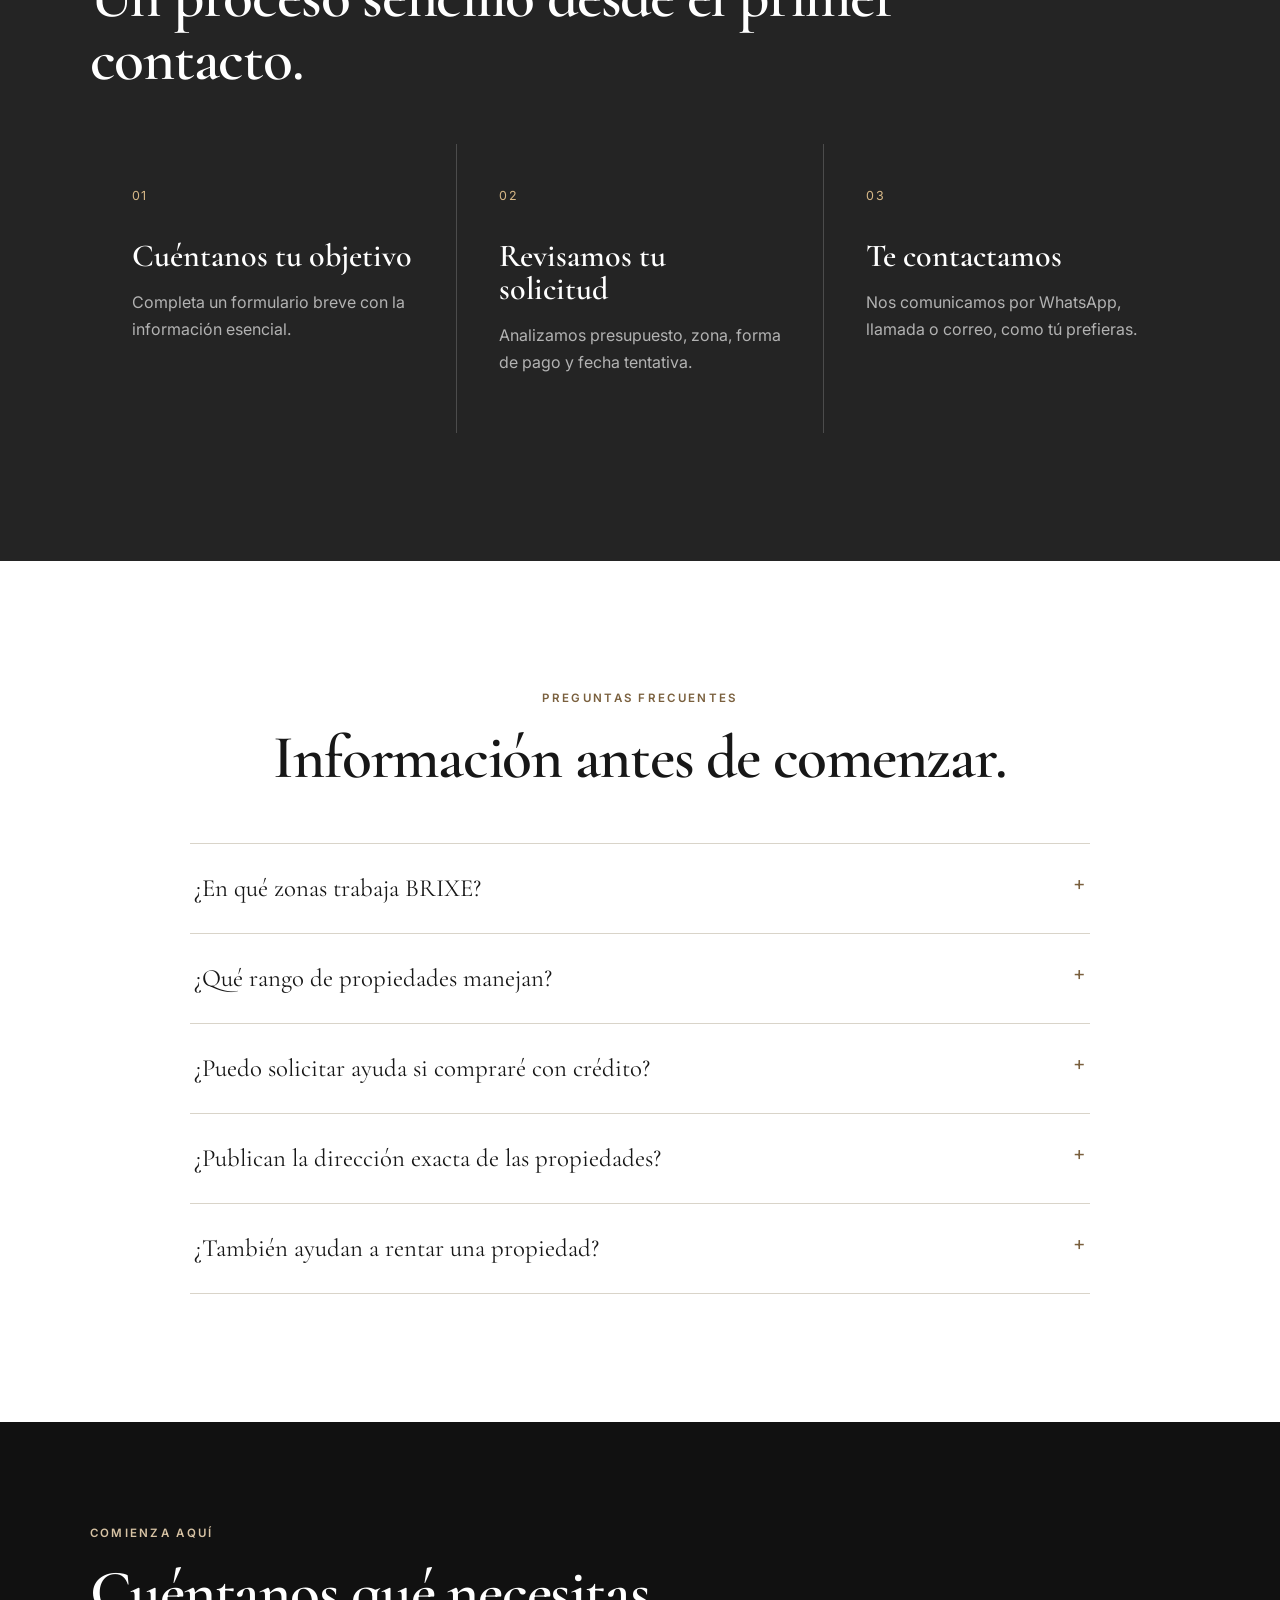
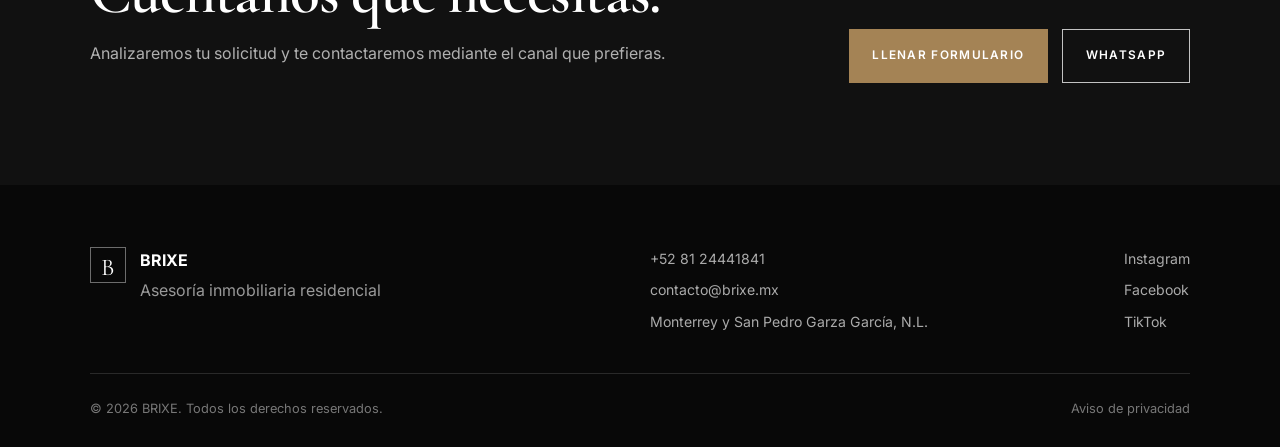
==== commit 4ace884f: "Update WhatsApp and phone number in index.html" ====
--- a/index.html
+++ b/index.html
@@ -244,7 +244,7 @@
         </button>
 
         <!-- Reemplaza el número por el WhatsApp real en formato internacional, sin espacios -->
-        <a class="button button-outline" href="https://wa.me/528100000000" target="_blank" rel="noopener">
+        <a class="button button-outline" href="https://wa.me/528124441841" target="_blank" rel="noopener">
           WhatsApp
         </a>
       </div>
@@ -262,7 +262,7 @@
 
     <div class="footer-contact">
       <!-- REEMPLAZAR ESTOS DATOS -->
-      <a href="tel:+528100000000">+52 81 0000 0000</a>
+      <a href="tel:+528100000000">+52 81 24441841</a>
       <a href="mailto:contacto@brixe.mx">contacto@brixe.mx</a>
       <span>Monterrey y San Pedro Garza García, N.L.</span>
     </div>
@@ -433,7 +433,7 @@
                 type="tel"
                 name="telefono"
                 autocomplete="tel"
-                placeholder="81 0000 0000"
+                placeholder="81 24441841"
                 required
               />
             </label>
--- a/assets/styles.css
+++ b/assets/styles.css
@@ -1,1130 +1,62 @@
-@import url("https://fonts.googleapis.com/css2?family=DM+Sans:wght@400;500;600&family=Manrope:wght@400;500;600;700&display=swap");
+@import url('https://fonts.googleapis.com/css2?family=Cormorant+Garamond:wght@500;600&family=Inter:wght@400;500;600&display=swap');
 
-:root {
-  --ink: #151719;
-  --ink-soft: #303438;
-  --paper: #f3f0ea;
-  --white: #ffffff;
-  --sand: #c9b9a2;
-  --sand-light: #e8dfd2;
-  --line: rgba(21, 23, 25, 0.14);
-  --shadow: 0 28px 70px rgba(14, 17, 19, 0.18);
-  --radius: 2px;
-  --max-width: 1240px;
+:root{
+  --ink:#171717;
+  --graphite:#242424;
+  --paper:#f6f4ef;
+  --white:#ffffff;
+  --muted:#6f6c66;
+  --line:#d9d4c9;
+  --accent:#a48355;
+  --accent-dark:#7a603e;
+  --shadow:0 24px 70px rgba(20,20,20,.12);
+  --radius:2px;
 }
-
-* {
-  box-sizing: border-box;
-}
-
-html {
-  scroll-behavior: smooth;
-}
-
-body {
-  margin: 0;
-  color: var(--ink);
-  background: var(--paper);
-  font-family: "DM Sans", Arial, sans-serif;
-  line-height: 1.6;
-}
-
-body.dialog-open {
-  overflow: hidden;
-}
-
-button,
-input,
-select {
-  font: inherit;
-}
-
-button,
-a {
-  -webkit-tap-highlight-color: transparent;
-}
-
-a {
-  color: inherit;
-}
-
-.skip-link {
-  position: fixed;
-  z-index: 999;
-  top: 12px;
-  left: 12px;
-  transform: translateY(-150%);
-  padding: 10px 14px;
-  background: var(--white);
-  color: var(--ink);
-}
-
-.skip-link:focus {
-  transform: translateY(0);
-}
-
-.site-header {
-  position: absolute;
-  z-index: 20;
-  top: 0;
-  left: 0;
-  width: 100%;
-  display: grid;
-  grid-template-columns: 1fr auto 1fr;
-  align-items: center;
-  gap: 30px;
-  padding: 26px clamp(22px, 5vw, 72px);
-  color: var(--white);
-}
-
-.brand {
-  display: inline-flex;
-  align-items: center;
-  gap: 12px;
-  width: fit-content;
-  text-decoration: none;
-}
-
-.brand-mark {
-  display: inline-grid;
-  place-items: center;
-  width: 42px;
-  height: 42px;
-  border: 1px solid currentColor;
-  border-radius: 50%;
-  font-family: "Manrope", sans-serif;
-  font-weight: 600;
-}
-
-.brand-name {
-  font-family: "Manrope", sans-serif;
-  font-size: 1rem;
-  font-weight: 600;
-  letter-spacing: 0.24em;
-}
-
-.desktop-nav {
-  display: flex;
-  align-items: center;
-  gap: 28px;
-}
-
-.desktop-nav a {
-  position: relative;
-  color: rgba(255, 255, 255, 0.86);
-  font-size: 0.9rem;
-  text-decoration: none;
-}
-
-.desktop-nav a::after {
-  content: "";
-  position: absolute;
-  right: 0;
-  bottom: -7px;
-  left: 0;
-  height: 1px;
-  transform: scaleX(0);
-  background: var(--white);
-  transition: transform 180ms ease;
-}
-
-.desktop-nav a:hover::after,
-.desktop-nav a:focus-visible::after {
-  transform: scaleX(1);
-}
-
-.header-cta {
-  justify-self: end;
-  padding: 11px 20px;
-  border: 1px solid rgba(255, 255, 255, 0.72);
-  background: transparent;
-  color: var(--white);
-  cursor: pointer;
-}
-
-.hero {
-  position: relative;
-  min-height: 100svh;
-  display: flex;
-  align-items: center;
-  overflow: hidden;
-  color: var(--white);
-  background:
-    url("https://images.unsplash.com/photo-1600607687939-ce8a6c25118c?auto=format&fit=crop&w=2200&q=85")
-    center/cover no-repeat;
-}
-
-.hero-overlay {
-  position: absolute;
-  inset: 0;
-  background:
-    linear-gradient(90deg, rgba(10, 12, 13, 0.86) 0%, rgba(10, 12, 13, 0.55) 48%, rgba(10, 12, 13, 0.2) 100%),
-    linear-gradient(0deg, rgba(7, 8, 9, 0.45) 0%, transparent 42%);
-}
-
-.hero-content {
-  position: relative;
-  z-index: 2;
-  width: min(760px, calc(100% - 44px));
-  margin-left: clamp(22px, 9vw, 140px);
-  padding-top: 90px;
-}
-
-.eyebrow {
-  margin: 0 0 18px;
-  font-size: 0.72rem;
-  font-weight: 600;
-  letter-spacing: 0.2em;
-  text-transform: uppercase;
-}
-
-.eyebrow.dark {
-  color: #6e655b;
-}
-
-.hero h1,
-.section h2,
-.contact-section h2,
-.dialog-intro h2,
-.form-sidebar h2 {
-  margin: 0;
-  font-family: "Manrope", sans-serif;
-  font-weight: 500;
-  letter-spacing: -0.045em;
-  line-height: 1.03;
-}
-
-.hero h1 {
-  max-width: 790px;
-  font-size: clamp(3rem, 7vw, 6.7rem);
-}
-
-.hero h1 span {
-  display: block;
-  color: var(--sand-light);
-  font-style: italic;
-  font-weight: 400;
-}
-
-.hero-copy {
-  max-width: 620px;
-  margin: 28px 0 0;
-  color: rgba(255, 255, 255, 0.83);
-  font-size: clamp(1rem, 1.4vw, 1.18rem);
-}
-
-.hero-actions {
-  display: flex;
-  flex-wrap: wrap;
-  gap: 12px;
-  margin-top: 34px;
-}
-
-.button {
-  min-height: 50px;
-  display: inline-flex;
-  align-items: center;
-  justify-content: center;
-  padding: 13px 23px;
-  border: 1px solid transparent;
-  border-radius: var(--radius);
-  text-decoration: none;
-  cursor: pointer;
-  transition: transform 160ms ease, background 160ms ease, color 160ms ease;
-}
-
-.button:hover {
-  transform: translateY(-2px);
-}
-
-.button-primary {
-  background: var(--sand-light);
-  color: var(--ink);
-}
-
-.button-secondary,
-.button-outline {
-  border-color: rgba(255, 255, 255, 0.6);
-  background: rgba(255, 255, 255, 0.04);
-  color: var(--white);
-  backdrop-filter: blur(10px);
-}
-
-.button-dark {
-  background: var(--ink);
-  color: var(--white);
-}
-
-.button-back {
-  border-color: var(--line);
-  background: transparent;
-  color: var(--ink);
-}
-
-.hero-trust {
-  display: flex;
-  flex-wrap: wrap;
-  gap: 10px 26px;
-  margin-top: 40px;
-  color: rgba(255, 255, 255, 0.66);
-  font-size: 0.8rem;
-}
-
-.hero-trust span::before {
-  content: "•";
-  margin-right: 8px;
-  color: var(--sand-light);
-}
-
-.scroll-indicator {
-  position: absolute;
-  z-index: 2;
-  right: clamp(24px, 5vw, 70px);
-  bottom: 36px;
-  width: 28px;
-  height: 52px;
-  border: 1px solid rgba(255, 255, 255, 0.55);
-  border-radius: 99px;
-}
-
-.scroll-indicator span {
-  position: absolute;
-  top: 10px;
-  left: 50%;
-  width: 4px;
-  height: 4px;
-  transform: translateX(-50%);
-  border-radius: 50%;
-  background: var(--white);
-  animation: scrollPulse 2s infinite;
-}
-
-@keyframes scrollPulse {
-  0% { transform: translate(-50%, 0); opacity: 0; }
-  30% { opacity: 1; }
-  100% { transform: translate(-50%, 24px); opacity: 0; }
-}
-
-.section {
-  padding: clamp(78px, 10vw, 140px) clamp(22px, 7vw, 100px);
-}
-
-.section-light {
-  background: var(--paper);
-}
-
-.section-heading {
-  width: min(740px, 100%);
-  margin: 0 auto 54px;
-  text-align: center;
-}
-
-.section-heading h2,
-.contact-section h2 {
-  font-size: clamp(2.3rem, 5vw, 4.7rem);
-}
-
-.section-heading > p:last-child {
-  max-width: 620px;
-  margin: 24px auto 0;
-  color: #65615b;
-}
-
-.service-grid {
-  display: grid;
-  grid-template-columns: repeat(2, minmax(0, 1fr));
-  max-width: var(--max-width);
-  margin: 0 auto;
-}
-
-.service-card {
-  min-height: 470px;
-  display: flex;
-  flex-direction: column;
-  padding: clamp(34px, 5vw, 68px);
-  border: 1px solid var(--line);
-  background: #f8f6f2;
-}
-
-.dark-card {
-  border-color: var(--ink);
-  background: var(--ink);
-  color: var(--white);
-}
-
-.service-number {
-  color: #91887e;
-  font-family: "Manrope", sans-serif;
-  font-size: 0.78rem;
-  letter-spacing: 0.16em;
-}
-
-.card-kicker {
-  margin-top: 70px;
-  margin-bottom: 12px;
-  color: #867d74;
-  font-size: 0.78rem;
-  font-weight: 600;
-  letter-spacing: 0.12em;
-  text-transform: uppercase;
-}
-
-.service-card h3 {
-  max-width: 470px;
-  margin: 0;
-  font-family: "Manrope", sans-serif;
-  font-size: clamp(1.8rem, 3vw, 2.9rem);
-  font-weight: 500;
-  letter-spacing: -0.04em;
-  line-height: 1.12;
-}
-
-.service-card > p:not(.card-kicker) {
-  max-width: 520px;
-  color: #6e6962;
-}
-
-.dark-card > p:not(.card-kicker) {
-  color: rgba(255, 255, 255, 0.64);
-}
-
-.text-link {
-  width: fit-content;
-  margin-top: auto;
-  padding: 0;
-  border: 0;
-  border-bottom: 1px solid currentColor;
-  background: transparent;
-  color: var(--ink);
-  cursor: pointer;
-}
-
-.light-link {
-  color: var(--white);
-}
-
-.editorial-section {
-  display: grid;
-  grid-template-columns: minmax(0, 1fr) minmax(0, 1fr);
-  min-height: 760px;
-  padding: 0;
-  background: #e4ddd3;
-}
-
-.editorial-image {
-  min-height: 680px;
-  background:
-    url("https://images.unsplash.com/photo-1600607687920-4e2a09cf159d?auto=format&fit=crop&w=1600&q=85")
-    center/cover no-repeat;
-}
-
-.editorial-content {
-  display: flex;
-  flex-direction: column;
-  justify-content: center;
-  padding: clamp(55px, 8vw, 120px);
-}
-
-.editorial-content h2 {
-  font-size: clamp(2.5rem, 5vw, 4.8rem);
-}
-
-.editorial-content > p:not(.eyebrow) {
-  color: #615c56;
-}
-
-.feature-list {
-  display: grid;
-  margin-top: 28px;
-  border-top: 1px solid rgba(21, 23, 25, 0.18);
-}
-
-.feature-list > div {
-  display: grid;
-  grid-template-columns: 44px 1fr;
-  gap: 18px;
-  padding: 17px 0;
-  border-bottom: 1px solid rgba(21, 23, 25, 0.18);
-}
-
-.feature-list strong {
-  color: #8d8071;
-  font-size: 0.75rem;
-}
-
-.process-section {
-  color: var(--white);
-  background: var(--ink);
-}
-
-.left-heading {
-  margin-left: 0;
-  text-align: left;
-}
-
-.process-grid {
-  display: grid;
-  grid-template-columns: repeat(3, minmax(0, 1fr));
-  max-width: var(--max-width);
-  border-top: 1px solid rgba(255, 255, 255, 0.16);
-}
-
-.process-grid article {
-  min-height: 260px;
-  padding: 34px 38px 30px 0;
-  border-right: 1px solid rgba(255, 255, 255, 0.16);
-}
-
-.process-grid article:not(:first-child) {
-  padding-left: 38px;
-}
-
-.process-grid article:last-child {
-  border-right: 0;
-}
-
-.process-grid span {
-  color: var(--sand);
-  font-size: 0.76rem;
-  letter-spacing: 0.15em;
-}
-
-.process-grid h3 {
-  margin: 58px 0 8px;
-  font-family: "Manrope", sans-serif;
-  font-size: 1.45rem;
-  font-weight: 500;
-}
-
-.process-grid p {
-  color: rgba(255, 255, 255, 0.57);
-}
-
-.faq-section {
-  background: #f7f5f1;
-}
-
-.faq-list {
-  max-width: 920px;
-  margin: 0 auto;
-  border-top: 1px solid var(--line);
-}
-
-.faq-list details {
-  border-bottom: 1px solid var(--line);
-}
-
-.faq-list summary {
-  position: relative;
-  padding: 25px 52px 25px 0;
-  font-family: "Manrope", sans-serif;
-  font-size: 1.08rem;
-  font-weight: 500;
-  list-style: none;
-  cursor: pointer;
-}
-
-.faq-list summary::-webkit-details-marker {
-  display: none;
-}
-
-.faq-list summary::after {
-  content: "+";
-  position: absolute;
-  top: 22px;
-  right: 0;
-  font-size: 1.5rem;
-  font-weight: 300;
-}
-
-.faq-list details[open] summary::after {
-  content: "−";
-}
-
-.faq-list details p {
-  max-width: 740px;
-  margin: 0;
-  padding: 0 0 26px;
-  color: #66615a;
-}
-
-.contact-section {
-  display: grid;
-  grid-template-columns: 1fr auto;
-  align-items: end;
-  gap: 40px;
-  padding: clamp(70px, 10vw, 125px) clamp(22px, 8vw, 110px);
-  color: var(--white);
-  background:
-    linear-gradient(90deg, rgba(12, 14, 15, 0.92), rgba(12, 14, 15, 0.56)),
-    url("https://images.unsplash.com/photo-1600607688969-a5bfcd646154?auto=format&fit=crop&w=1900&q=85")
-    center/cover no-repeat;
-}
-
-.contact-section > div:first-child {
-  max-width: 720px;
-}
-
-.contact-section p:last-child {
-  color: rgba(255, 255, 255, 0.65);
-}
-
-.contact-actions {
-  display: flex;
-  flex-wrap: wrap;
-  gap: 12px;
-}
-
-.site-footer {
-  display: grid;
-  grid-template-columns: 1fr 1fr auto;
-  gap: 50px;
-  padding: 56px clamp(22px, 7vw, 100px) 24px;
-  color: var(--white);
-  background: #0d0f10;
-}
-
-.footer-brand {
-  display: flex;
-  align-items: center;
-  gap: 14px;
-}
-
-.footer-brand strong {
-  letter-spacing: 0.2em;
-}
-
-.footer-brand p {
-  margin: 3px 0 0;
-  color: rgba(255, 255, 255, 0.52);
-  font-size: 0.85rem;
-}
-
-.footer-contact,
-.footer-social {
-  display: flex;
-  flex-direction: column;
-  gap: 7px;
-  color: rgba(255, 255, 255, 0.67);
-  font-size: 0.9rem;
-}
-
-.footer-contact a,
-.footer-social a {
-  width: fit-content;
-  text-decoration: none;
-}
-
-.footer-contact a:hover,
-.footer-social a:hover {
-  color: var(--white);
-}
-
-.footer-bottom {
-  grid-column: 1 / -1;
-  display: flex;
-  justify-content: space-between;
-  gap: 20px;
-  margin-top: 18px;
-  padding-top: 22px;
-  border-top: 1px solid rgba(255, 255, 255, 0.13);
-  color: rgba(255, 255, 255, 0.45);
-  font-size: 0.78rem;
-}
-
-.lead-dialog {
-  width: min(760px, calc(100% - 28px));
-  max-height: calc(100svh - 28px);
-  padding: 0;
-  border: 0;
-  overflow: auto;
-  background: var(--paper);
-  box-shadow: var(--shadow);
-}
-
-.lead-dialog::backdrop {
-  background: rgba(5, 7, 8, 0.78);
-  backdrop-filter: blur(6px);
-}
-
-.dialog-close {
-  position: sticky;
-  z-index: 5;
-  top: 16px;
-  float: right;
-  width: 40px;
-  height: 40px;
-  margin: 16px 16px 0 0;
-  border: 1px solid var(--line);
-  border-radius: 50%;
-  background: rgba(243, 240, 234, 0.92);
-  color: var(--ink);
-  font-size: 1.45rem;
-  cursor: pointer;
-}
-
-.dialog-intro {
-  padding: 60px clamp(26px, 7vw, 74px) 32px;
-}
-
-.dialog-intro h2 {
-  font-size: clamp(2.25rem, 6vw, 4rem);
-}
-
-.dialog-intro > p:last-child {
-  color: #6c675f;
-}
-
-.chooser-grid {
-  display: grid;
-  grid-template-columns: 1fr 1fr;
-  gap: 1px;
-  background: var(--line);
-}
-
-.chooser-grid button {
-  min-height: 250px;
-  display: flex;
-  flex-direction: column;
-  align-items: flex-start;
-  padding: 38px;
-  border: 0;
-  background: var(--white);
-  color: var(--ink);
-  text-align: left;
-  cursor: pointer;
-  transition: background 180ms ease, color 180ms ease;
-}
-
-.chooser-grid button:hover {
-  background: var(--ink);
-  color: var(--white);
-}
-
-.chooser-grid span {
-  margin-bottom: auto;
-  color: #8a8279;
-  font-size: 0.75rem;
-  letter-spacing: 0.12em;
-}
-
-.chooser-grid strong {
-  font-family: "Manrope", sans-serif;
-  font-size: 1.5rem;
-}
-
-.chooser-grid small {
-  margin-top: 8px;
-  color: #77716a;
-}
-
-.chooser-grid button:hover small {
-  color: rgba(255, 255, 255, 0.6);
-}
-
-.form-dialog {
-  width: min(1120px, calc(100% - 28px));
-}
-
-.form-layout {
-  display: grid;
-  grid-template-columns: 0.78fr 1.22fr;
-  min-height: 690px;
-}
-
-.form-sidebar {
-  padding: 76px 46px 42px;
-  color: var(--white);
-  background:
-    linear-gradient(rgba(17, 19, 21, 0.74), rgba(17, 19, 21, 0.9)),
-    url("https://images.unsplash.com/photo-1600607688960-e095ff83135c?auto=format&fit=crop&w=1200&q=80")
-    center/cover no-repeat;
-}
-
-.seller-sidebar {
-  background:
-    linear-gradient(rgba(17, 19, 21, 0.74), rgba(17, 19, 21, 0.9)),
-    url("https://images.unsplash.com/photo-1600566753086-00f18fb6b3ea?auto=format&fit=crop&w=1200&q=80")
-    center/cover no-repeat;
-}
-
-.form-sidebar h2 {
-  margin-top: 8px;
-  font-size: clamp(2.3rem, 4vw, 4rem);
-}
-
-.form-sidebar > p:not(.eyebrow) {
-  color: rgba(255, 255, 255, 0.68);
-}
-
-.form-progress {
-  margin-top: 56px;
-}
-
-.progress-bar {
-  display: block;
-  height: 2px;
-  margin-bottom: 12px;
-  overflow: hidden;
-  background: rgba(255, 255, 255, 0.24);
-}
-
-.progress-bar i {
-  display: block;
-  width: 33.333%;
-  height: 100%;
-  background: var(--sand-light);
-  transition: width 220ms ease;
-}
-
-.form-progress small {
-  color: rgba(255, 255, 255, 0.6);
-}
-
-.multi-step-form {
-  display: flex;
-  flex-direction: column;
-  padding: 64px clamp(26px, 6vw, 70px) 36px;
-  background: var(--white);
-}
-
-.form-step {
-  display: none;
-}
-
-.form-step.active {
-  display: block;
-  animation: stepIn 200ms ease;
-}
-
-@keyframes stepIn {
-  from { opacity: 0; transform: translateY(8px); }
-  to { opacity: 1; transform: translateY(0); }
-}
-
-.form-step-title,
-.field-group legend {
-  margin: 0 0 18px;
-  padding: 0;
-  font-family: "Manrope", sans-serif;
-  font-size: 1.16rem;
-  font-weight: 600;
-}
-
-.option-grid {
-  display: grid;
-  grid-template-columns: repeat(2, minmax(0, 1fr));
-  gap: 10px;
-  margin-bottom: 26px;
-}
-
-.option-grid.three {
-  grid-template-columns: repeat(3, minmax(0, 1fr));
-}
-
-.choice-card {
-  position: relative;
-  min-height: 76px;
-  display: grid;
-  place-items: center;
-  border: 1px solid var(--line);
-  background: #fbfaf8;
-  cursor: pointer;
-}
-
-.choice-card.compact {
-  min-height: 62px;
-  padding: 8px;
-  text-align: center;
-}
-
-.choice-card input {
-  position: absolute;
-  opacity: 0;
-  pointer-events: none;
-}
-
-.choice-card:has(input:checked) {
-  border-color: var(--ink);
-  background: var(--ink);
-  color: var(--white);
-}
-
-.field {
-  display: grid;
-  gap: 8px;
-  margin-bottom: 20px;
-}
-
-.field span,
-.field-group legend {
-  font-size: 0.86rem;
-  font-weight: 600;
-}
-
-.field input,
-.field select {
-  width: 100%;
-  min-height: 50px;
-  padding: 12px 14px;
-  border: 1px solid var(--line);
-  border-radius: 0;
-  outline: none;
-  background: #fbfaf8;
-  color: var(--ink);
-}
-
-.field input:focus,
-.field select:focus {
-  border-color: var(--ink);
-  box-shadow: 0 0 0 2px rgba(21, 23, 25, 0.08);
-}
-
-.field-group {
-  margin: 0 0 20px;
-  padding: 0;
-  border: 0;
-}
-
-.two-column {
-  display: grid;
-  grid-template-columns: 1fr 1fr;
-  gap: 14px;
-}
-
-.consent {
-  display: grid;
-  grid-template-columns: auto 1fr;
-  gap: 10px;
-  align-items: start;
-  color: #6b665f;
-  font-size: 0.78rem;
-}
-
-.consent input {
-  margin-top: 4px;
-}
-
-.form-navigation {
-  display: flex;
-  justify-content: flex-end;
-  gap: 10px;
-  margin-top: auto;
-  padding-top: 26px;
-}
-
-.form-navigation [data-prev] {
-  display: none;
-  margin-right: auto;
-}
-
-.submit-button {
-  display: none;
-}
-
-.hidden-field {
-  display: none !important;
-}
-
-.simple-page {
-  min-height: 100svh;
-  padding: 80px 22px;
-  color: var(--ink);
-  background: var(--paper);
-}
-
-.simple-page article {
-  max-width: 860px;
-  margin: 0 auto;
-  padding: clamp(28px, 6vw, 72px);
-  background: var(--white);
-  box-shadow: 0 20px 70px rgba(20, 20, 20, 0.08);
-}
-
-.simple-page h1 {
-  font-family: "Manrope", sans-serif;
-  font-size: clamp(2.5rem, 6vw, 4.8rem);
-  font-weight: 500;
-  letter-spacing: -0.045em;
-}
-
-.simple-page h2 {
-  margin-top: 34px;
-  font-family: "Manrope", sans-serif;
-  font-size: 1.45rem;
-}
-
-.simple-page p,
-.simple-page li {
-  color: #5e5a54;
-}
-
-.simple-page .button {
-  margin-top: 22px;
-}
-
-@media (max-width: 900px) {
-  .site-header {
-    grid-template-columns: 1fr auto;
-  }
-
-  .desktop-nav {
-    display: none;
-  }
-
-  .service-grid,
-  .editorial-section,
-  .form-layout {
-    grid-template-columns: 1fr;
-  }
-
-  .editorial-image {
-    min-height: 480px;
-  }
-
-  .process-grid {
-    grid-template-columns: 1fr;
-  }
-
-  .process-grid article {
-    min-height: 210px;
-    padding: 32px 0;
-    border-right: 0;
-    border-bottom: 1px solid rgba(255, 255, 255, 0.16);
-  }
-
-  .process-grid article:not(:first-child) {
-    padding-left: 0;
-  }
-
-  .contact-section {
-    grid-template-columns: 1fr;
-  }
-
-  .site-footer {
-    grid-template-columns: 1fr 1fr;
-  }
-
-  .footer-social {
-    grid-column: 1 / -1;
-    flex-direction: row;
-    gap: 20px;
-  }
-
-  .form-sidebar {
-    min-height: 330px;
-    padding: 64px 34px 38px;
-  }
-
-  .multi-step-form {
-    min-height: 610px;
-  }
-}
-
-@media (max-width: 620px) {
-  .site-header {
-    padding: 20px 18px;
-  }
-
-  .brand-mark {
-    width: 37px;
-    height: 37px;
-  }
-
-  .header-cta {
-    padding: 9px 14px;
-  }
-
-  .hero {
-    background-position: 62% center;
-  }
-
-  .hero-content {
-    width: calc(100% - 36px);
-    margin-left: 18px;
-    padding-top: 116px;
-  }
-
-  .hero h1 {
-    font-size: clamp(2.75rem, 14vw, 4.6rem);
-  }
-
-  .hero-actions {
-    display: grid;
-  }
-
-  .button {
-    width: 100%;
-  }
-
-  .scroll-indicator {
-    display: none;
-  }
-
-  .service-card {
-    min-height: 430px;
-  }
-
-  .editorial-image {
-    min-height: 390px;
-  }
-
-  .process-grid h3 {
-    margin-top: 32px;
-  }
-
-  .contact-actions {
-    display: grid;
-  }
-
-  .site-footer {
-    grid-template-columns: 1fr;
-  }
-
-  .footer-social,
-  .footer-bottom {
-    grid-column: auto;
-  }
-
-  .footer-bottom {
-    flex-direction: column;
-  }
-
-  .chooser-grid {
-    grid-template-columns: 1fr;
-  }
-
-  .chooser-grid button {
-    min-height: 190px;
-  }
-
-  .form-dialog {
-    width: 100%;
-    max-height: 100svh;
-    margin: 0;
-  }
-
-  .form-sidebar {
-    min-height: 290px;
-    padding: 58px 24px 32px;
-  }
-
-  .multi-step-form {
-    min-height: 620px;
-    padding: 38px 20px 24px;
-  }
-
-  .option-grid.three,
-  .two-column {
-    grid-template-columns: 1fr;
-  }
-
-  .form-navigation {
-    flex-wrap: wrap;
-  }
-
-  .form-navigation .button {
-    width: auto;
-    flex: 1;
-  }
-}
+*{box-sizing:border-box}
+html{scroll-behavior:smooth}
+body{margin:0;font-family:Inter,Arial,sans-serif;color:var(--ink);background:var(--white);line-height:1.65}
+body.dialog-open{overflow:hidden}
+a{color:inherit;text-decoration:none}
+button,input,select,textarea{font:inherit}
+button{cursor:pointer}
+.skip-link{position:absolute;left:-9999px;top:0;background:#fff;padding:.8rem 1rem;z-index:1000}
+.skip-link:focus{left:1rem;top:1rem}
+.site-header{position:fixed;inset:0 0 auto 0;height:82px;display:flex;align-items:center;justify-content:space-between;padding:0 clamp(22px,5vw,74px);z-index:100;background:linear-gradient(to bottom,rgba(0,0,0,.48),transparent);color:#fff;transition:.3s ease}
+.site-header.scrolled{background:rgba(20,20,20,.96);box-shadow:0 8px 35px rgba(0,0,0,.13)}
+.brand{display:flex;align-items:center;gap:12px;font-weight:600;letter-spacing:.16em}
+.brand-mark{width:36px;height:36px;border:1px solid rgba(255,255,255,.65);display:grid;place-items:center;font-family:'Cormorant Garamond',serif;font-size:1.5rem}
+.brand-name{font-size:.95rem}
+.desktop-nav{display:flex;gap:34px;font-size:.78rem;text-transform:uppercase;letter-spacing:.13em}
+.desktop-nav a{opacity:.86}.desktop-nav a:hover{opacity:1}
+.header-cta{border:1px solid rgba(255,255,255,.7);background:transparent;color:#fff;padding:.72rem 1.2rem;text-transform:uppercase;letter-spacing:.12em;font-size:.73rem}
+.hero{min-height:100vh;position:relative;display:grid;align-items:end;background:url('https://images.unsplash.com/photo-1600607687920-4e2a09cf159d?auto=format&fit=crop&w=2200&q=88') center/cover no-repeat;color:#fff}
+.hero::before{content:'';position:absolute;inset:0;background:linear-gradient(90deg,rgba(9,9,9,.78) 0%,rgba(9,9,9,.48) 46%,rgba(9,9,9,.12) 100%),linear-gradient(0deg,rgba(0,0,0,.35),transparent 48%)}
+.hero-content{position:relative;z-index:1;max-width:900px;padding:170px clamp(22px,8vw,120px) 94px}
+.eyebrow{margin:0 0 18px;text-transform:uppercase;letter-spacing:.2em;font-size:.72rem;font-weight:600;color:#d7c3a4}.eyebrow.dark{color:var(--accent-dark)}
+h1,h2,h3{font-family:'Cormorant Garamond',serif;font-weight:600;line-height:1.03;margin:0}
+h1{font-size:clamp(3.4rem,7.5vw,7.4rem);max-width:1050px;letter-spacing:-.025em}
+h1 span{display:block;color:#e0c9a8}
+.hero-copy{max-width:650px;font-size:clamp(1rem,1.4vw,1.2rem);color:rgba(255,255,255,.82);margin:30px 0 36px}
+.hero-actions,.contact-actions{display:flex;gap:14px;flex-wrap:wrap}
+.button{border:0;padding:1rem 1.45rem;text-transform:uppercase;letter-spacing:.11em;font-size:.74rem;font-weight:600;transition:.2s ease;display:inline-flex;align-items:center;justify-content:center}
+.button-primary{background:var(--accent);color:#fff}.button-primary:hover{background:var(--accent-dark)}
+.button-secondary,.button-outline{background:transparent;color:#fff;border:1px solid rgba(255,255,255,.75)}
+.button-secondary:hover,.button-outline:hover{background:#fff;color:#171717}
+.button-dark{background:var(--ink);color:#fff}.button-back{background:#ece9e2;color:#333}
+.hero-trust{display:flex;gap:28px;flex-wrap:wrap;margin-top:54px;padding-top:24px;border-top:1px solid rgba(255,255,255,.28);font-size:.78rem;letter-spacing:.05em;color:rgba(255,255,255,.74)}
+.scroll-indicator{position:absolute;right:4vw;bottom:35px;width:24px;height:44px;border:1px solid rgba(255,255,255,.55);border-radius:20px;display:grid;place-items:start center;padding-top:8px}.scroll-indicator span{width:3px;height:8px;background:#fff;border-radius:3px;animation:scroll 1.8s infinite}@keyframes scroll{0%{transform:translateY(0);opacity:1}100%{transform:translateY(16px);opacity:0}}
+.section{padding:clamp(78px,10vw,140px) clamp(22px,7vw,110px)}
+.section-light{background:var(--paper)}
+.section-heading{max-width:820px;margin:0 auto 54px;text-align:center}.section-heading.left-heading{margin:0 0 52px;text-align:left}.section-heading h2,.editorial-content h2,.contact-section h2{font-size:clamp(2.5rem,4.8vw,4.8rem);letter-spacing:-.02em}.section-heading>p:last-child{color:var(--muted);max-width:650px;margin:22px auto 0}
+.service-grid{display:grid;grid-template-columns:1fr 1fr;gap:20px;max-width:1250px;margin:auto}
+.service-card{min-height:440px;background:#fff;padding:50px;display:flex;flex-direction:column;justify-content:flex-end;border-top:3px solid var(--accent);box-shadow:0 10px 40px rgba(20,20,20,.04)}
+.dark-card{background:var(--graphite);color:#fff;border-top-color:#d7b887}.service-number{font-family:'Cormorant Garamond',serif;font-size:3rem;color:var(--accent);margin-bottom:auto}.card-kicker{font-size:.73rem;text-transform:uppercase;letter-spacing:.14em;color:var(--accent-dark)}.dark-card .card-kicker{color:#d7b887}.service-card h3{font-size:clamp(2rem,3vw,3.2rem);margin:10px 0 18px}.service-card p:not(.card-kicker){color:var(--muted)}.dark-card p:not(.card-kicker){color:rgba(255,255,255,.67)}.text-link{align-self:flex-start;border:0;background:none;padding:0;margin-top:22px;font-weight:600;color:var(--accent-dark)}.light-link{color:#e4c89d}
+.editorial-section{display:grid;grid-template-columns:minmax(280px,1fr) minmax(320px,1fr);gap:clamp(50px,8vw,120px);align-items:center}.editorial-image{min-height:690px;background:url('https://images.unsplash.com/photo-1600566753086-00f18fb6b3ea?auto=format&fit=crop&w=1500&q=88') center/cover no-repeat}.editorial-content{max-width:650px}.editorial-content>p:not(.eyebrow){color:var(--muted);font-size:1.03rem}.feature-list{margin-top:38px;border-top:1px solid var(--line)}.feature-list div{display:grid;grid-template-columns:56px 1fr;gap:20px;padding:18px 0;border-bottom:1px solid var(--line)}.feature-list strong{color:var(--accent-dark)}
+.process-section{background:var(--graphite);color:#fff}.process-grid{display:grid;grid-template-columns:repeat(3,1fr);gap:1px;background:rgba(255,255,255,.18)}.process-grid article{background:var(--graphite);padding:42px}.process-grid span{display:block;color:#d7b887;font-size:.78rem;letter-spacing:.15em;margin-bottom:34px}.process-grid h3{font-size:2rem}.process-grid p{color:rgba(255,255,255,.65)}
+.faq-section{background:#fff}.faq-list{max-width:900px;margin:auto;border-top:1px solid var(--line)}details{border-bottom:1px solid var(--line);padding:0 4px}summary{list-style:none;padding:24px 0;font-family:'Cormorant Garamond',serif;font-size:1.55rem;cursor:pointer;display:flex;justify-content:space-between}summary::after{content:'+';font-family:Inter;font-size:1.2rem;color:var(--accent-dark)}details[open] summary::after{content:'−'}details p{color:var(--muted);max-width:760px;margin:-6px 0 26px}
+.contact-section{padding:clamp(70px,8vw,110px) clamp(22px,7vw,110px);background:#111;color:#fff;display:flex;align-items:end;justify-content:space-between;gap:40px}.contact-section>div:first-child{max-width:700px}.contact-section p:not(.eyebrow){color:rgba(255,255,255,.67)}
+.site-footer{background:#080808;color:#fff;padding:62px clamp(22px,7vw,110px) 28px;display:grid;grid-template-columns:1.2fr 1fr auto;gap:40px}.footer-brand{display:flex;gap:14px;align-items:flex-start}.footer-mark{border-color:#6c6c6c}.footer-brand p{margin:3px 0;color:#999}.footer-contact,.footer-social{display:flex;flex-direction:column;gap:8px;color:#aaa;font-size:.88rem}.footer-bottom{grid-column:1/-1;border-top:1px solid #292929;padding-top:24px;display:flex;justify-content:space-between;color:#777;font-size:.8rem}
+.lead-dialog{border:0;padding:0;width:min(760px,92vw);max-height:90vh;box-shadow:var(--shadow);background:#fff}.lead-dialog::backdrop{background:rgba(0,0,0,.72)}.dialog-close{position:absolute;right:18px;top:14px;border:0;background:none;font-size:2rem;z-index:5}.dialog-intro{padding:50px 50px 20px}.dialog-intro h2{font-size:3.2rem}.chooser-grid{display:grid;grid-template-columns:1fr 1fr;gap:1px;background:#ddd;margin-top:22px}.chooser-grid button{border:0;background:#fff;padding:36px;text-align:left}.chooser-grid button:hover{background:var(--paper)}.chooser-grid span{color:var(--accent-dark);font-size:.72rem}.chooser-grid strong{display:block;font-family:'Cormorant Garamond',serif;font-size:2rem;margin:12px 0}.chooser-grid small{color:var(--muted)}
+.form-dialog{width:min(1060px,95vw)}.form-layout{display:grid;grid-template-columns:330px 1fr;min-height:650px}.form-sidebar{background:var(--graphite);color:#fff;padding:58px 38px}.form-sidebar h2{font-size:3rem}.form-sidebar p:not(.eyebrow){color:rgba(255,255,255,.66)}.form-progress{margin-top:50px}.progress-bar{display:block;height:2px;background:rgba(255,255,255,.18);margin-bottom:12px}.progress-bar i{display:block;height:100%;width:33.333%;background:#d7b887;transition:.3s}.multi-step-form{padding:54px 48px;display:flex;flex-direction:column}.form-step{display:none}.form-step.active{display:block}.form-step-title{font-family:'Cormorant Garamond',serif;font-size:2rem;margin-top:0}.field,.field-group{display:block;margin:0 0 22px;border:0;padding:0}.field span,.field-group legend{display:block;margin-bottom:8px;font-size:.78rem;font-weight:600;text-transform:uppercase;letter-spacing:.09em;color:#555}.field input,.field select{width:100%;border:1px solid #d9d6cf;padding:13px 14px;background:#fff}.option-grid{display:grid;grid-template-columns:repeat(2,1fr);gap:10px;margin-bottom:22px}.option-grid.three{grid-template-columns:repeat(3,1fr)}.choice-card input{position:absolute;opacity:0}.choice-card span{display:block;border:1px solid #d7d3cb;padding:13px;text-align:center}.choice-card input:checked+span{border-color:var(--accent-dark);background:#f3eee6;color:var(--accent-dark)}.two-column{display:grid;grid-template-columns:1fr 1fr;gap:16px}.consent{display:flex;gap:10px;font-size:.82rem;color:#666}.consent a{text-decoration:underline}.form-navigation{display:flex;gap:10px;margin-top:auto;padding-top:26px}.submit-button{display:none}.hidden-field{position:absolute;left:-9999px}
+@media(max-width:860px){.desktop-nav{display:none}.site-header{height:72px}.header-cta{padding:.6rem .75rem}.hero-content{padding:130px 24px 74px}.hero-trust{gap:12px;flex-direction:column}.service-grid,.editorial-section,.process-grid,.form-layout{grid-template-columns:1fr}.editorial-image{min-height:430px}.service-card{min-height:380px;padding:34px}.form-sidebar{padding:42px 30px}.multi-step-form{padding:38px 26px}.site-footer{grid-template-columns:1fr}.footer-bottom{grid-column:auto;flex-direction:column;gap:8px}.contact-section{align-items:flex-start;flex-direction:column}.chooser-grid{grid-template-columns:1fr}.option-grid.three{grid-template-columns:1fr}.two-column{grid-template-columns:1fr}}
+@media(max-width:520px){h1{font-size:3.35rem}.hero-actions .button,.contact-actions .button{width:100%}.section{padding:72px 22px}.service-card h3{font-size:2.25rem}.dialog-intro{padding:42px 26px 16px}.form-dialog{width:96vw}.form-sidebar{display:none}}
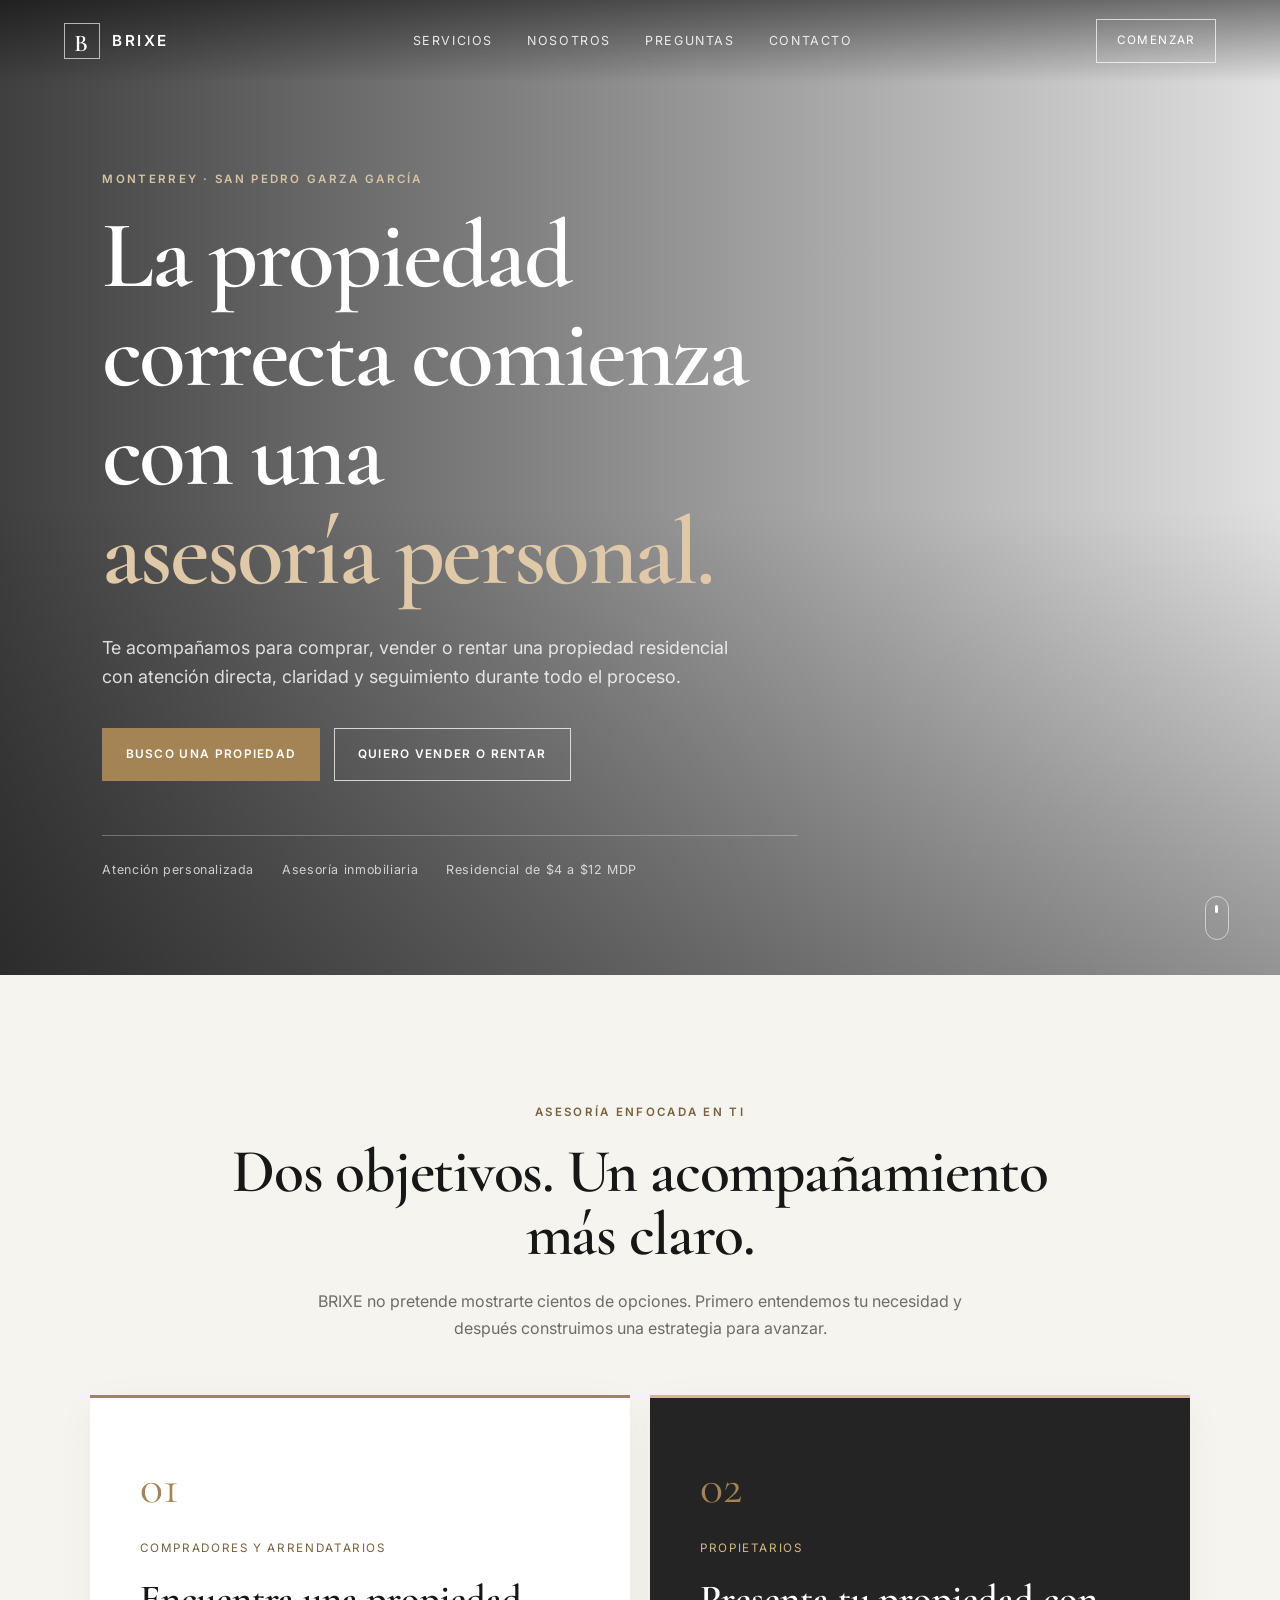
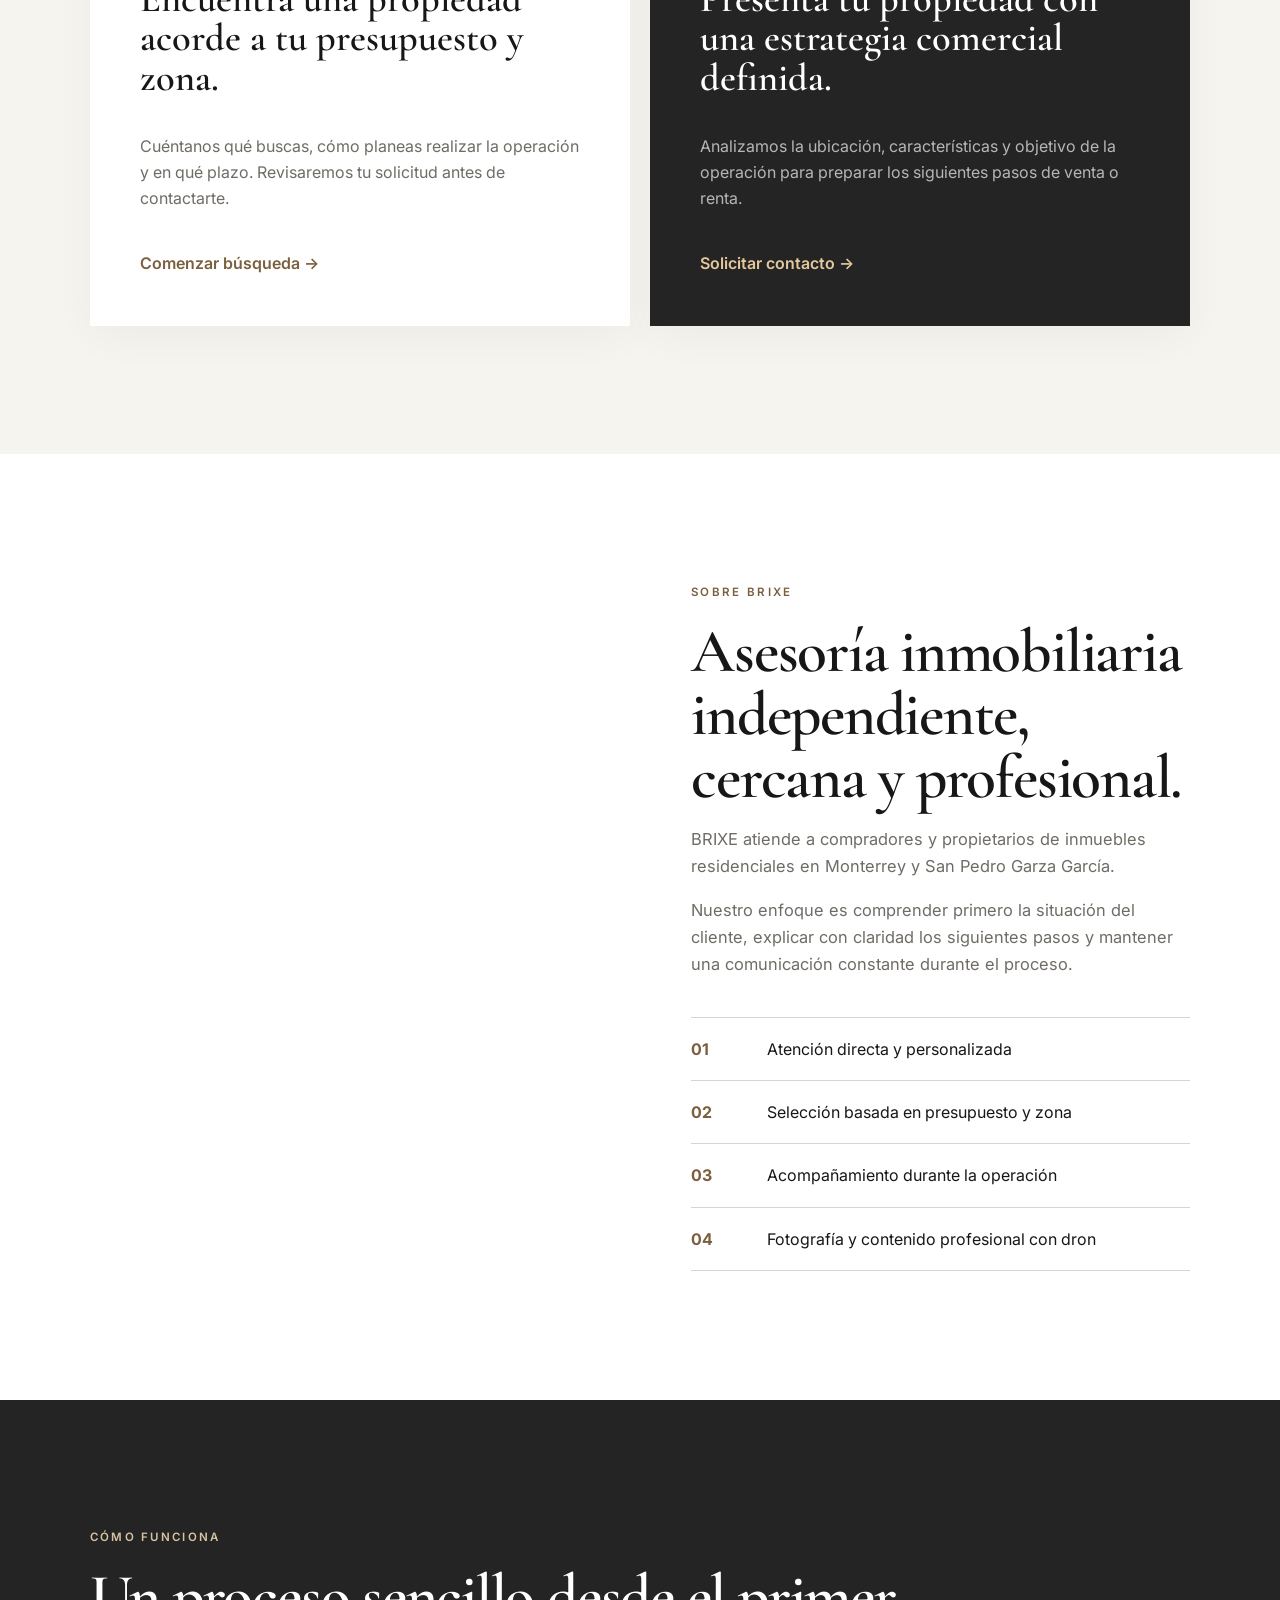
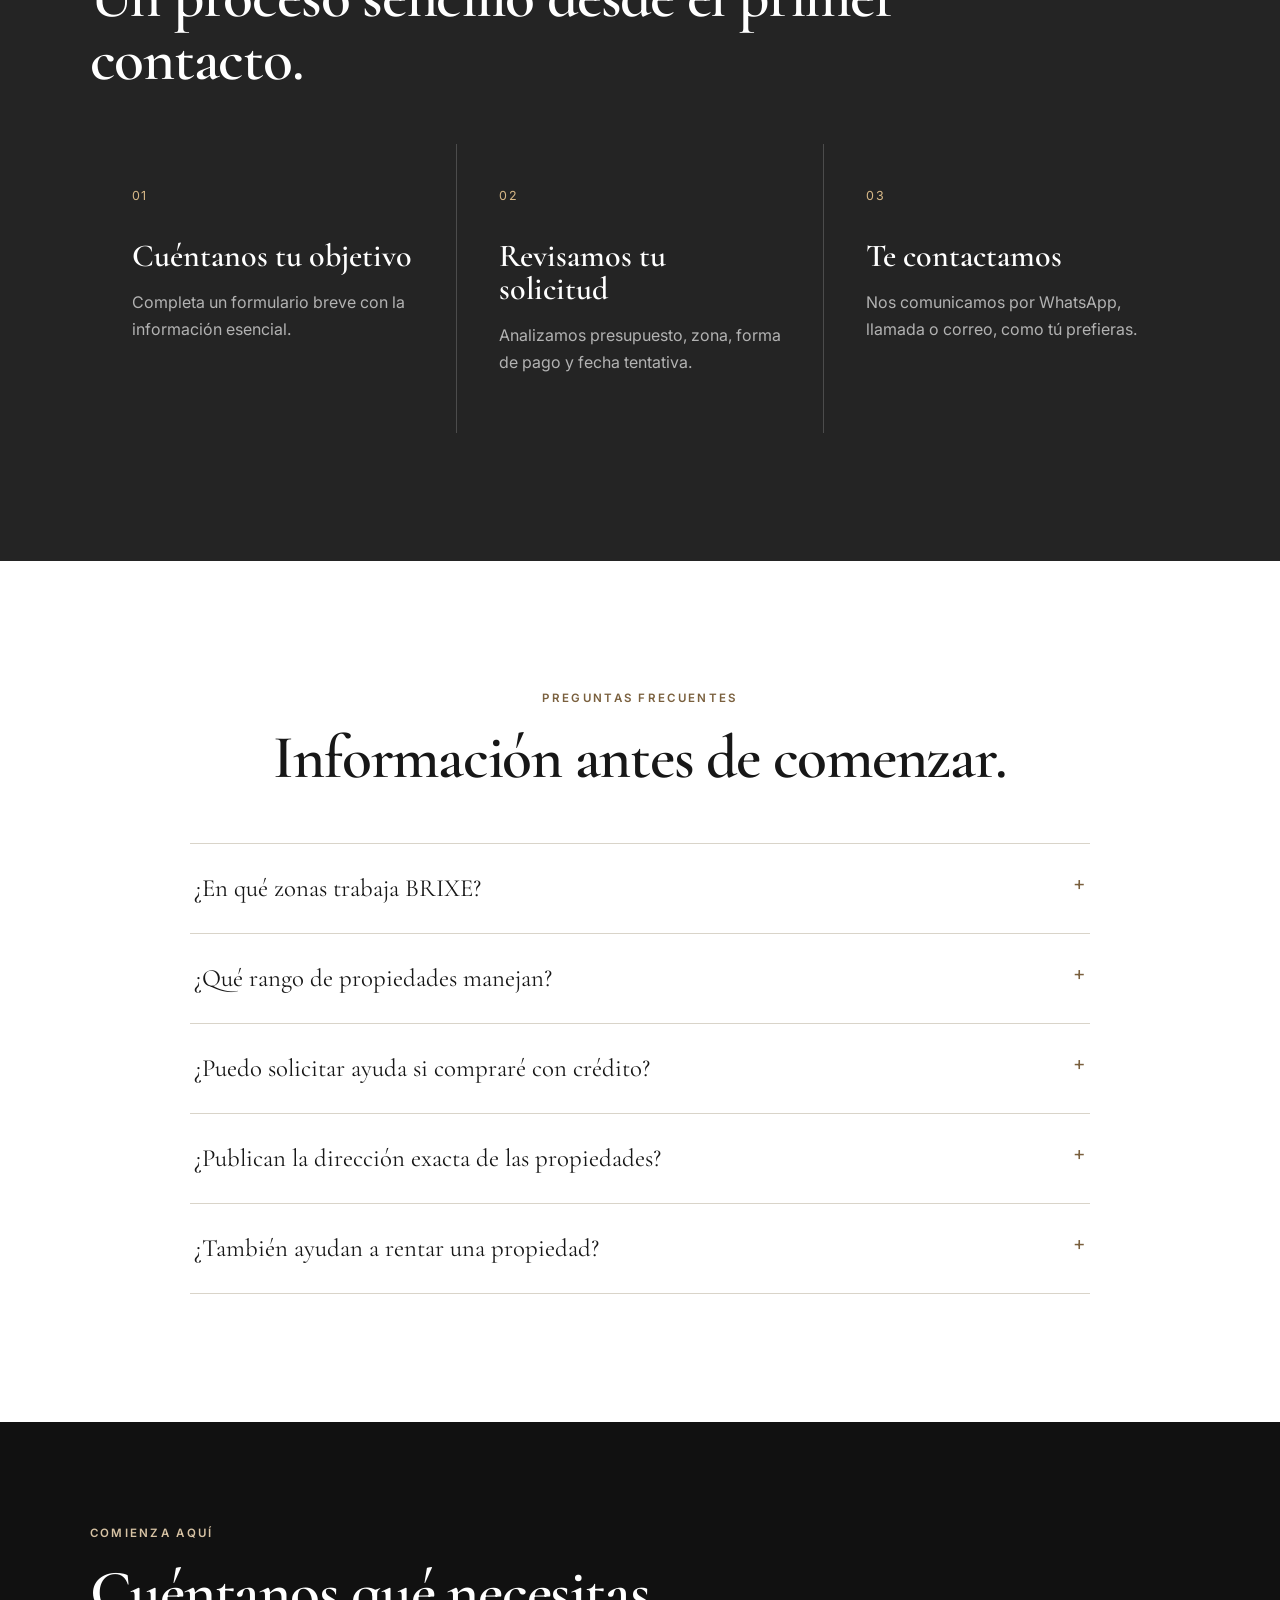
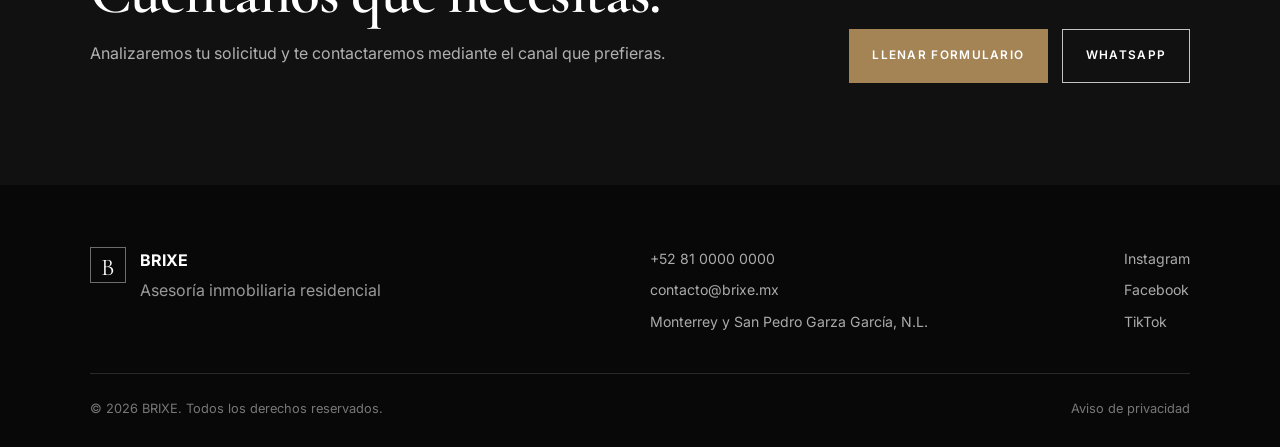
==== commit f7049fb3: "Add files via upload" ====
--- a/index.html
+++ b/index.html
@@ -244,7 +244,7 @@
         </button>
 
         <!-- Reemplaza el número por el WhatsApp real en formato internacional, sin espacios -->
-        <a class="button button-outline" href="https://wa.me/528124441841" target="_blank" rel="noopener">
+        <a class="button button-outline" href="https://wa.me/528100000000" target="_blank" rel="noopener">
           WhatsApp
         </a>
       </div>
@@ -262,7 +262,7 @@
 
     <div class="footer-contact">
       <!-- REEMPLAZAR ESTOS DATOS -->
-      <a href="tel:+528100000000">+52 81 24441841</a>
+      <a href="tel:+528100000000">+52 81 0000 0000</a>
       <a href="mailto:contacto@brixe.mx">contacto@brixe.mx</a>
       <span>Monterrey y San Pedro Garza García, N.L.</span>
     </div>
@@ -326,7 +326,6 @@
         class="multi-step-form"
         name="solicitud-comprador"
         method="POST"
-        action="/gracias.html"
         data-netlify="true"
         netlify-honeypot="bot-field"
         data-form-type="buyer"
@@ -433,7 +432,7 @@
                 type="tel"
                 name="telefono"
                 autocomplete="tel"
-                placeholder="81 24441841"
+                placeholder="81 0000 0000"
                 required
               />
             </label>
@@ -506,7 +505,6 @@
         class="multi-step-form"
         name="solicitud-propietario"
         method="POST"
-        action="/gracias.html"
         data-netlify="true"
         netlify-honeypot="bot-field"
         data-form-type="seller"
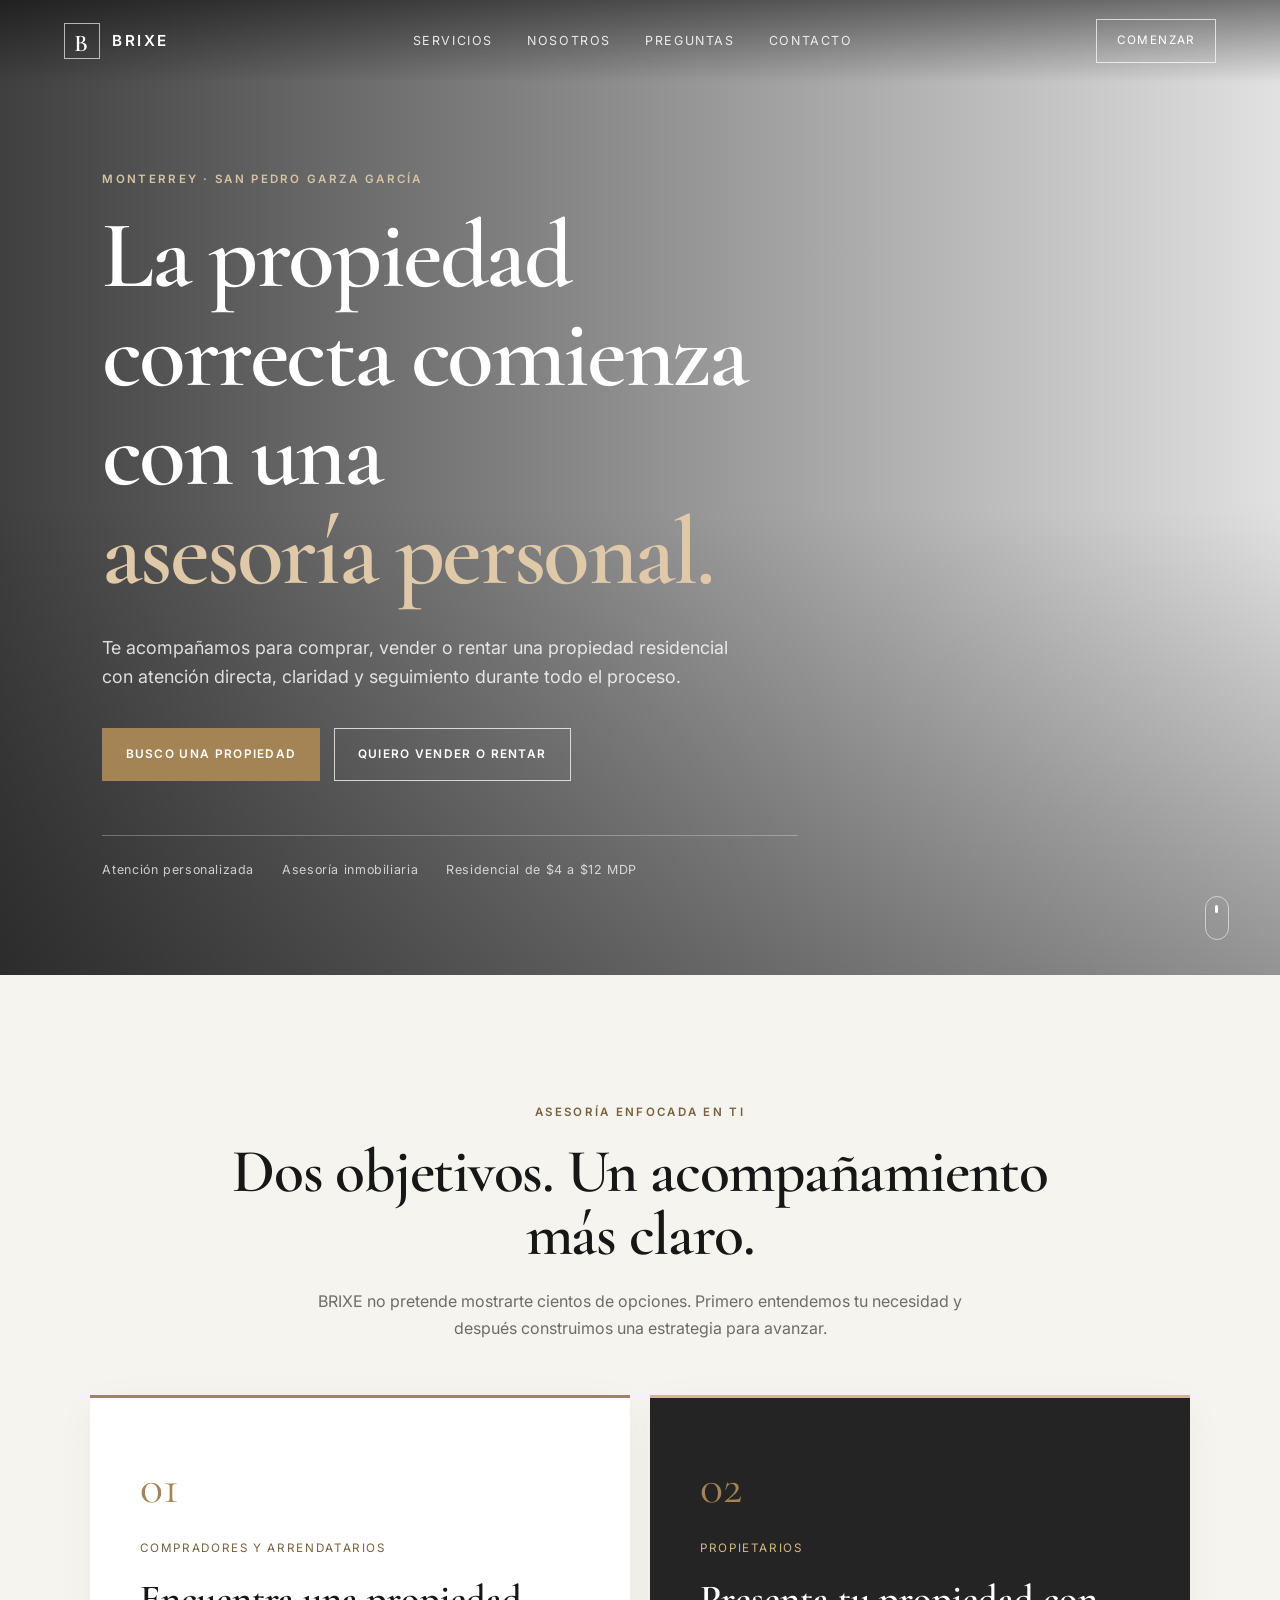
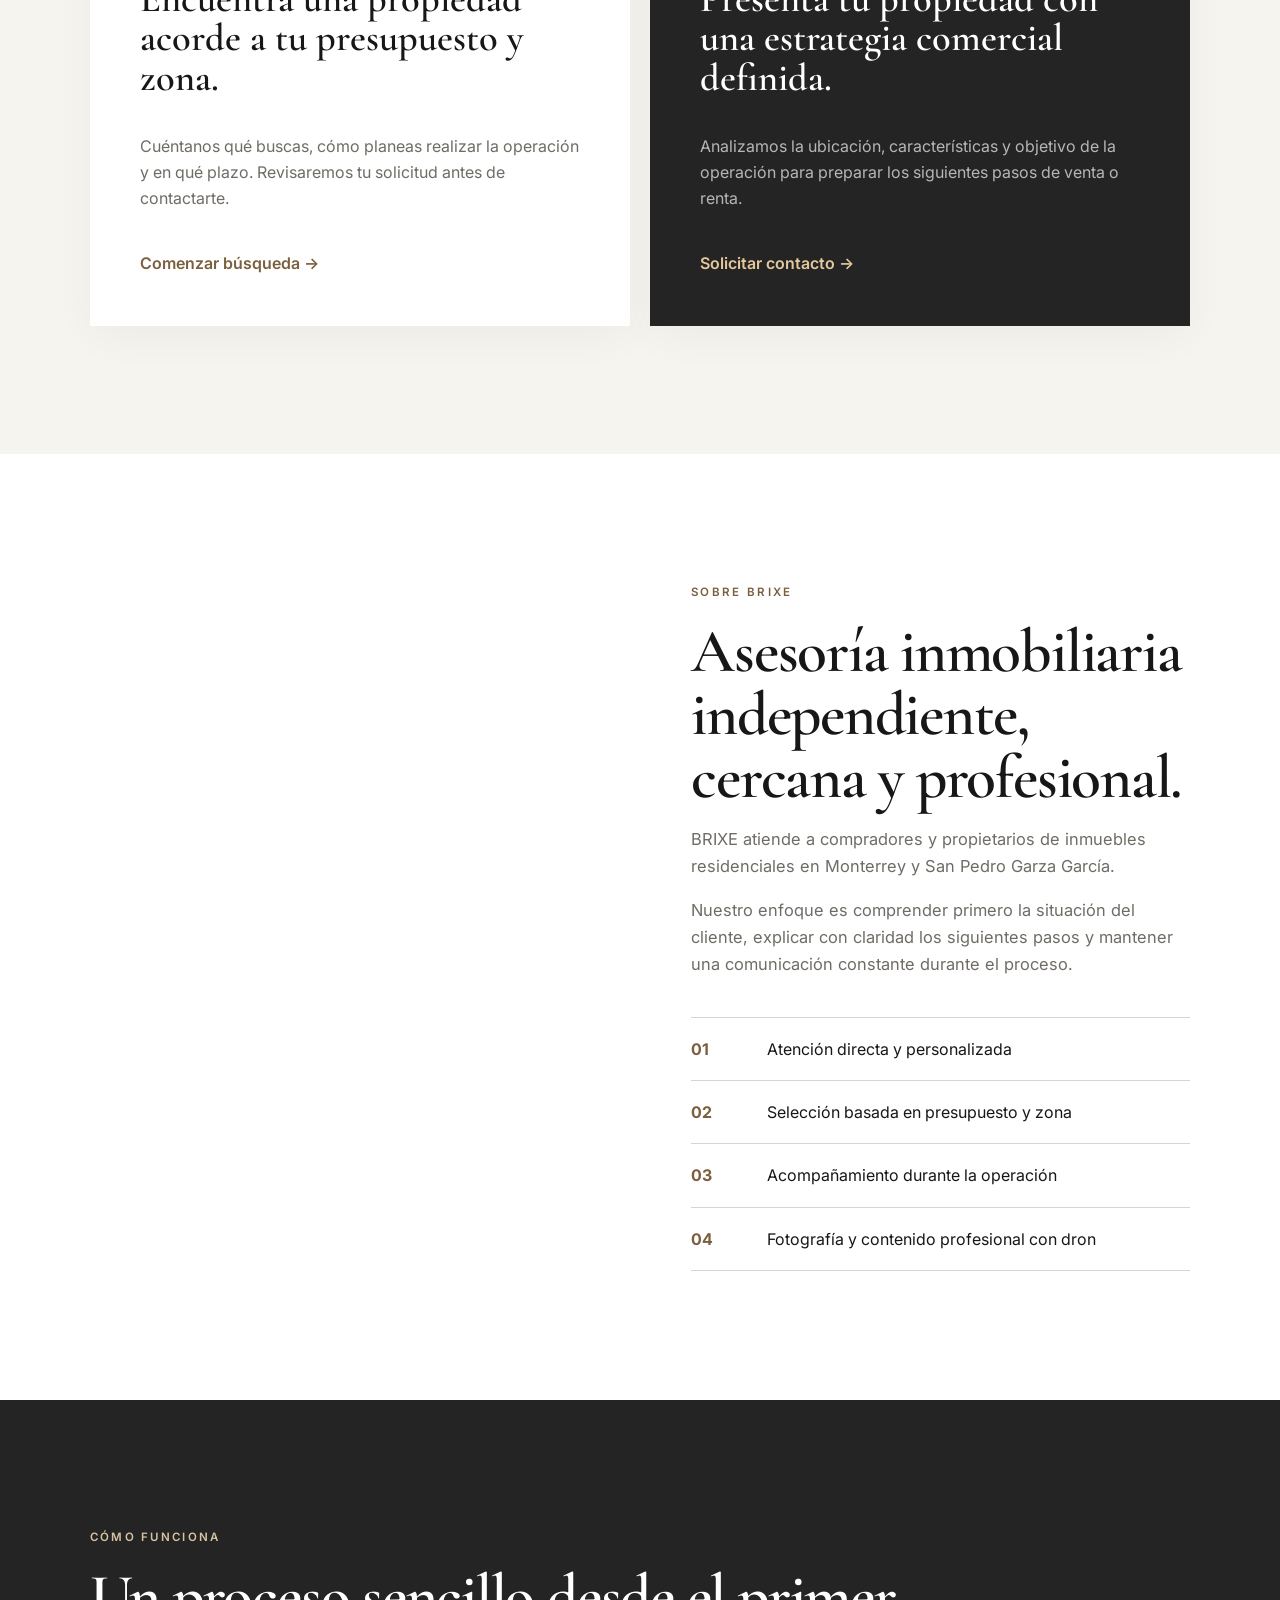
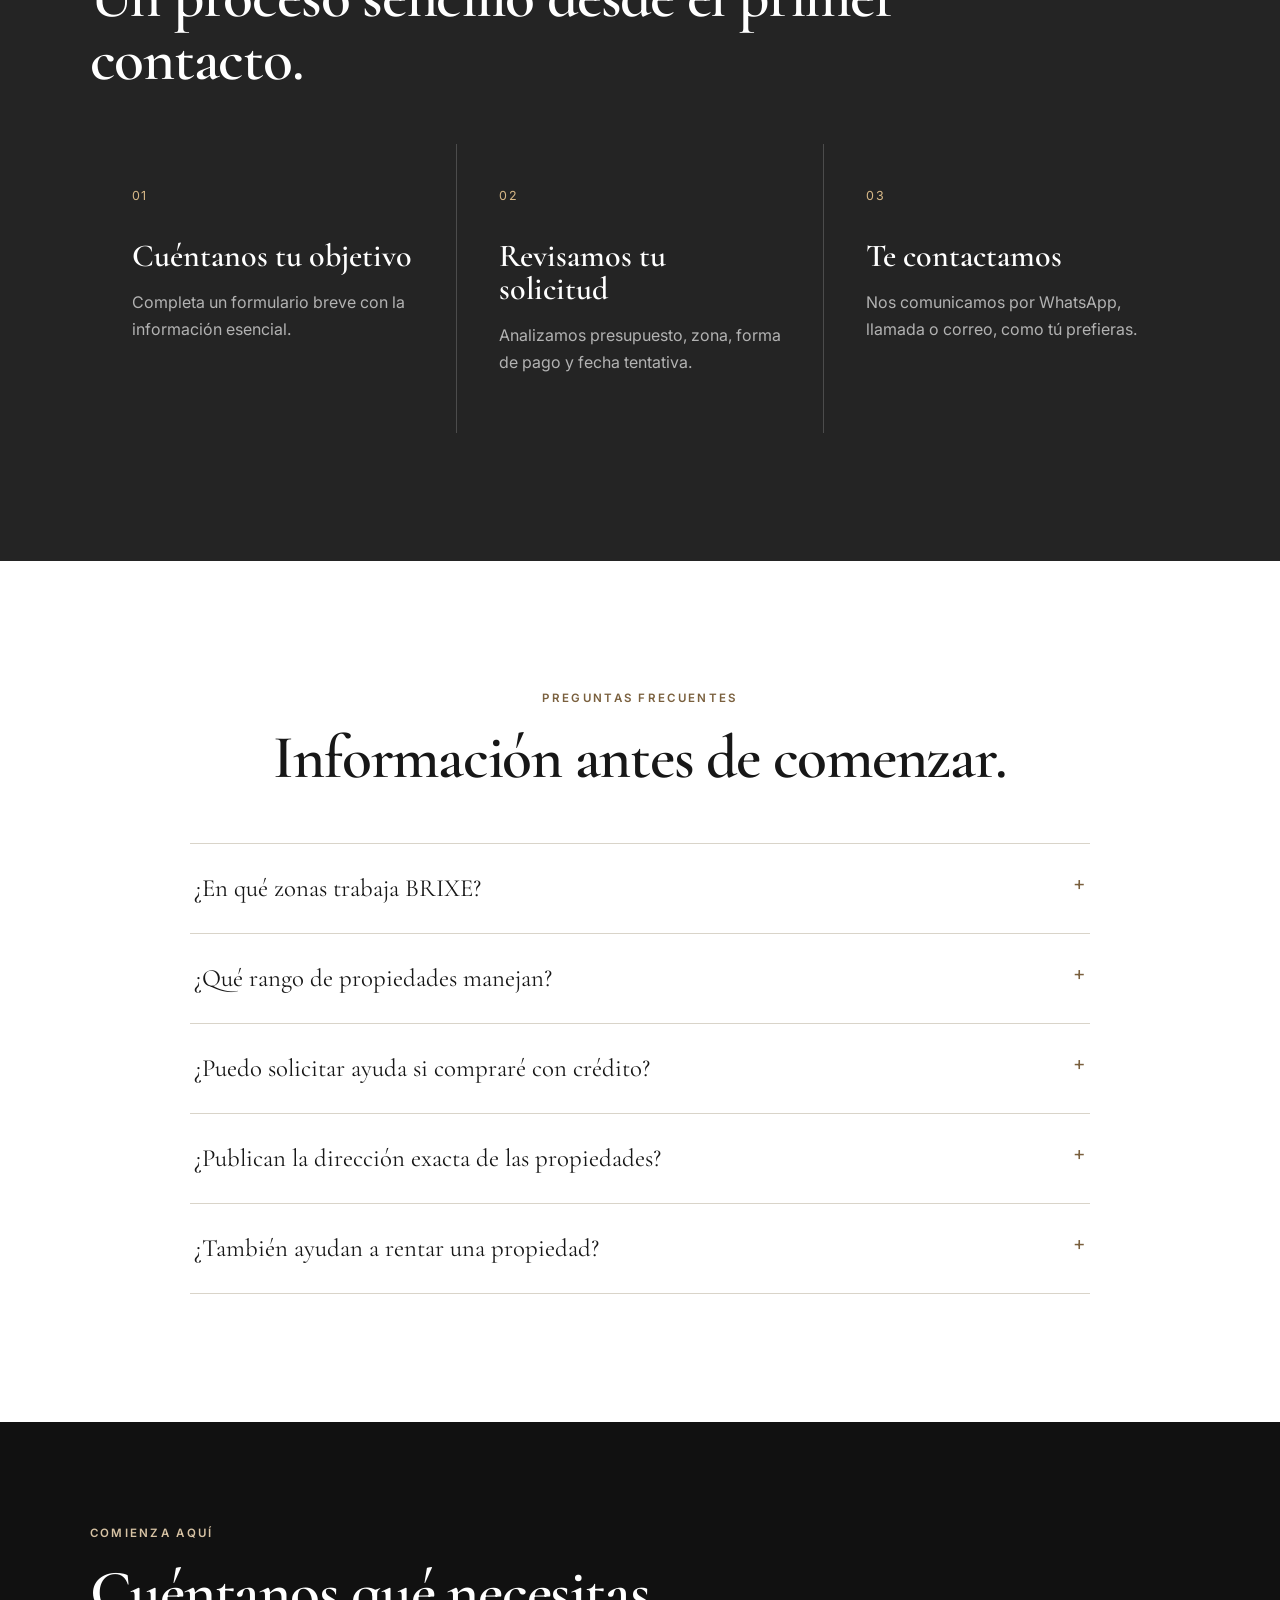
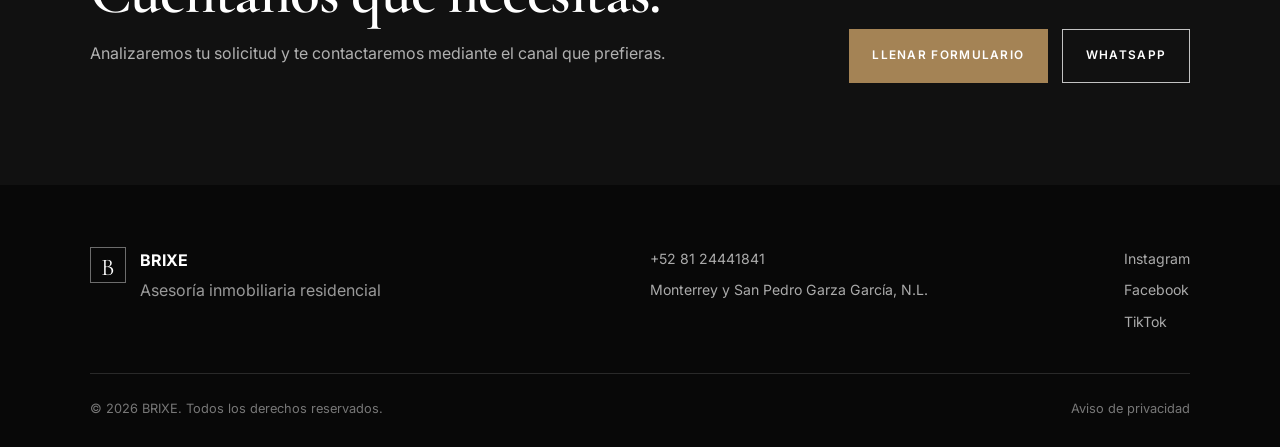
==== commit 70bd375b: "Change contact phone number in footer Updated contact phone number in the footer." ====
--- a/index.html
+++ b/index.html
@@ -262,8 +262,8 @@
 
     <div class="footer-contact">
       <!-- REEMPLAZAR ESTOS DATOS -->
-      <a href="tel:+528100000000">+52 81 0000 0000</a>
-      <a href="mailto:contacto@brixe.mx">contacto@brixe.mx</a>
+      <a href="tel:+528124441841">+52 81 24441841</a>
+      
       <span>Monterrey y San Pedro Garza García, N.L.</span>
     </div>
 
